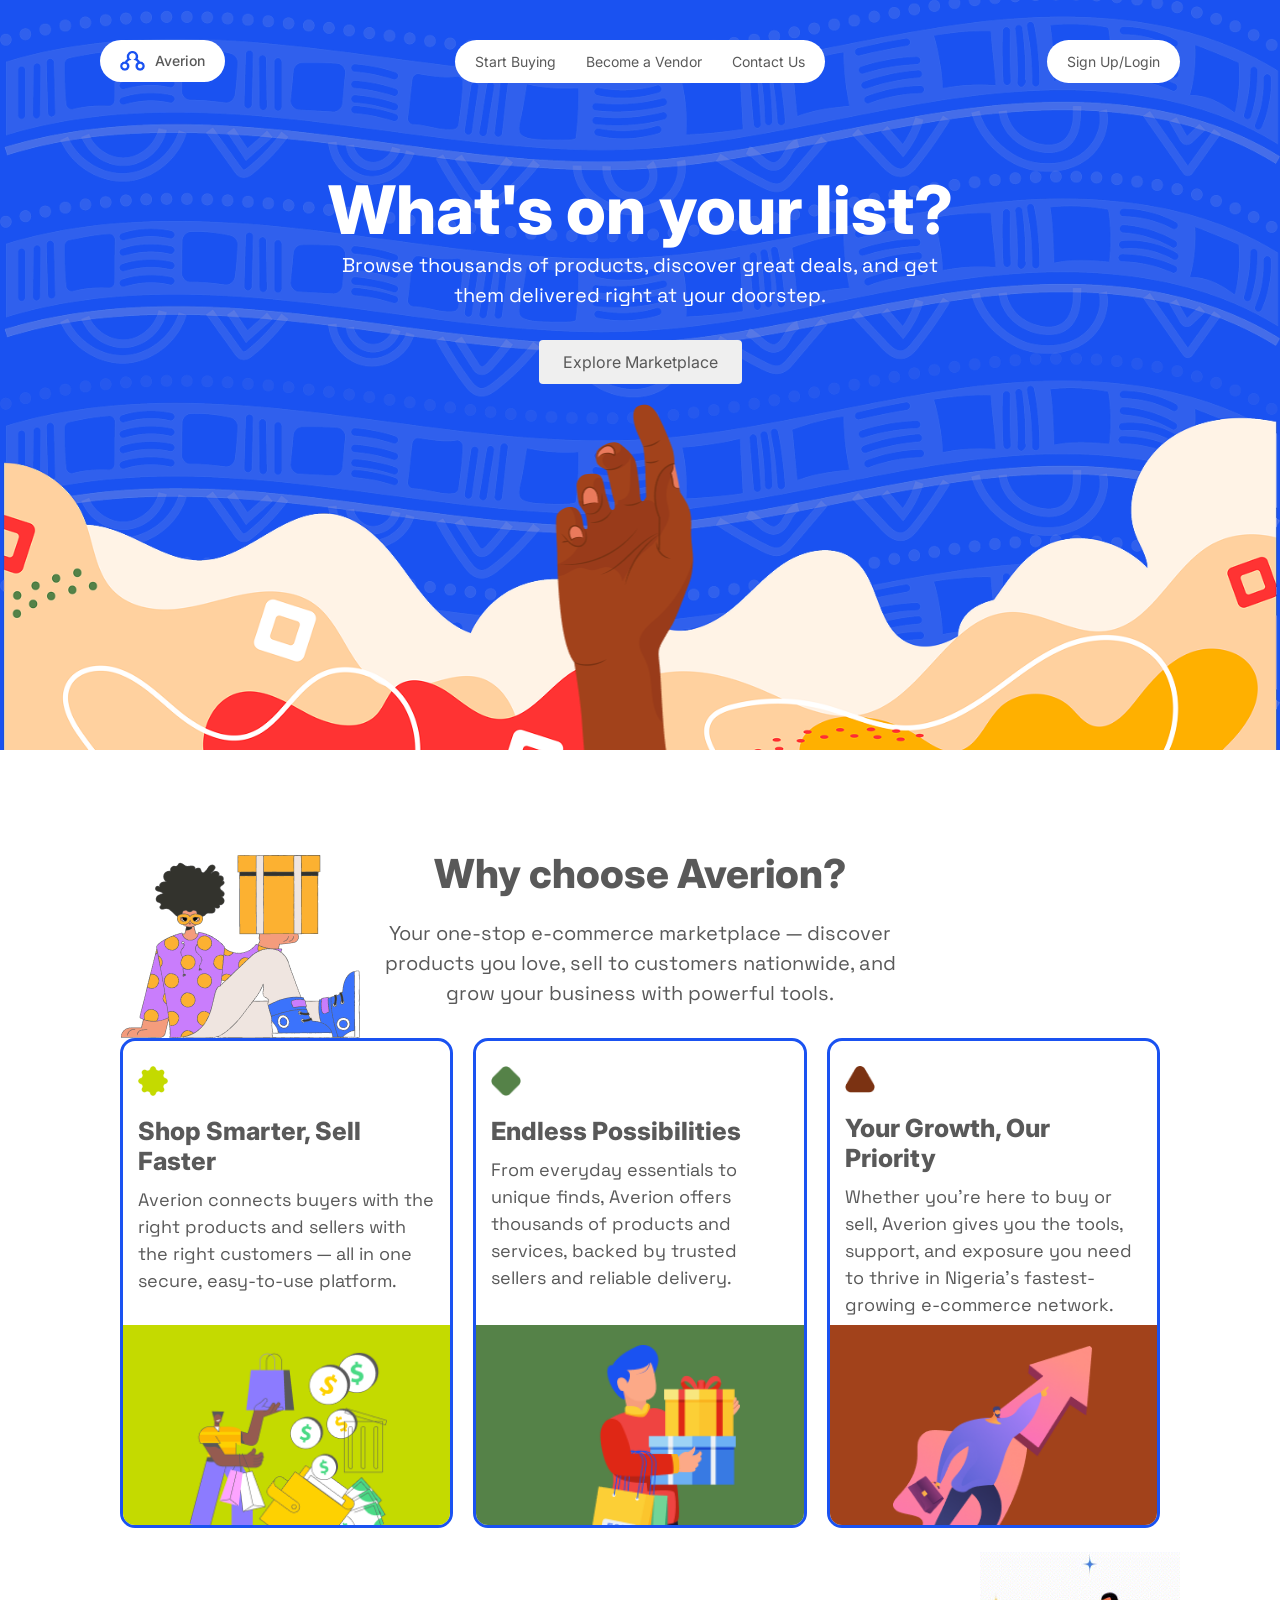
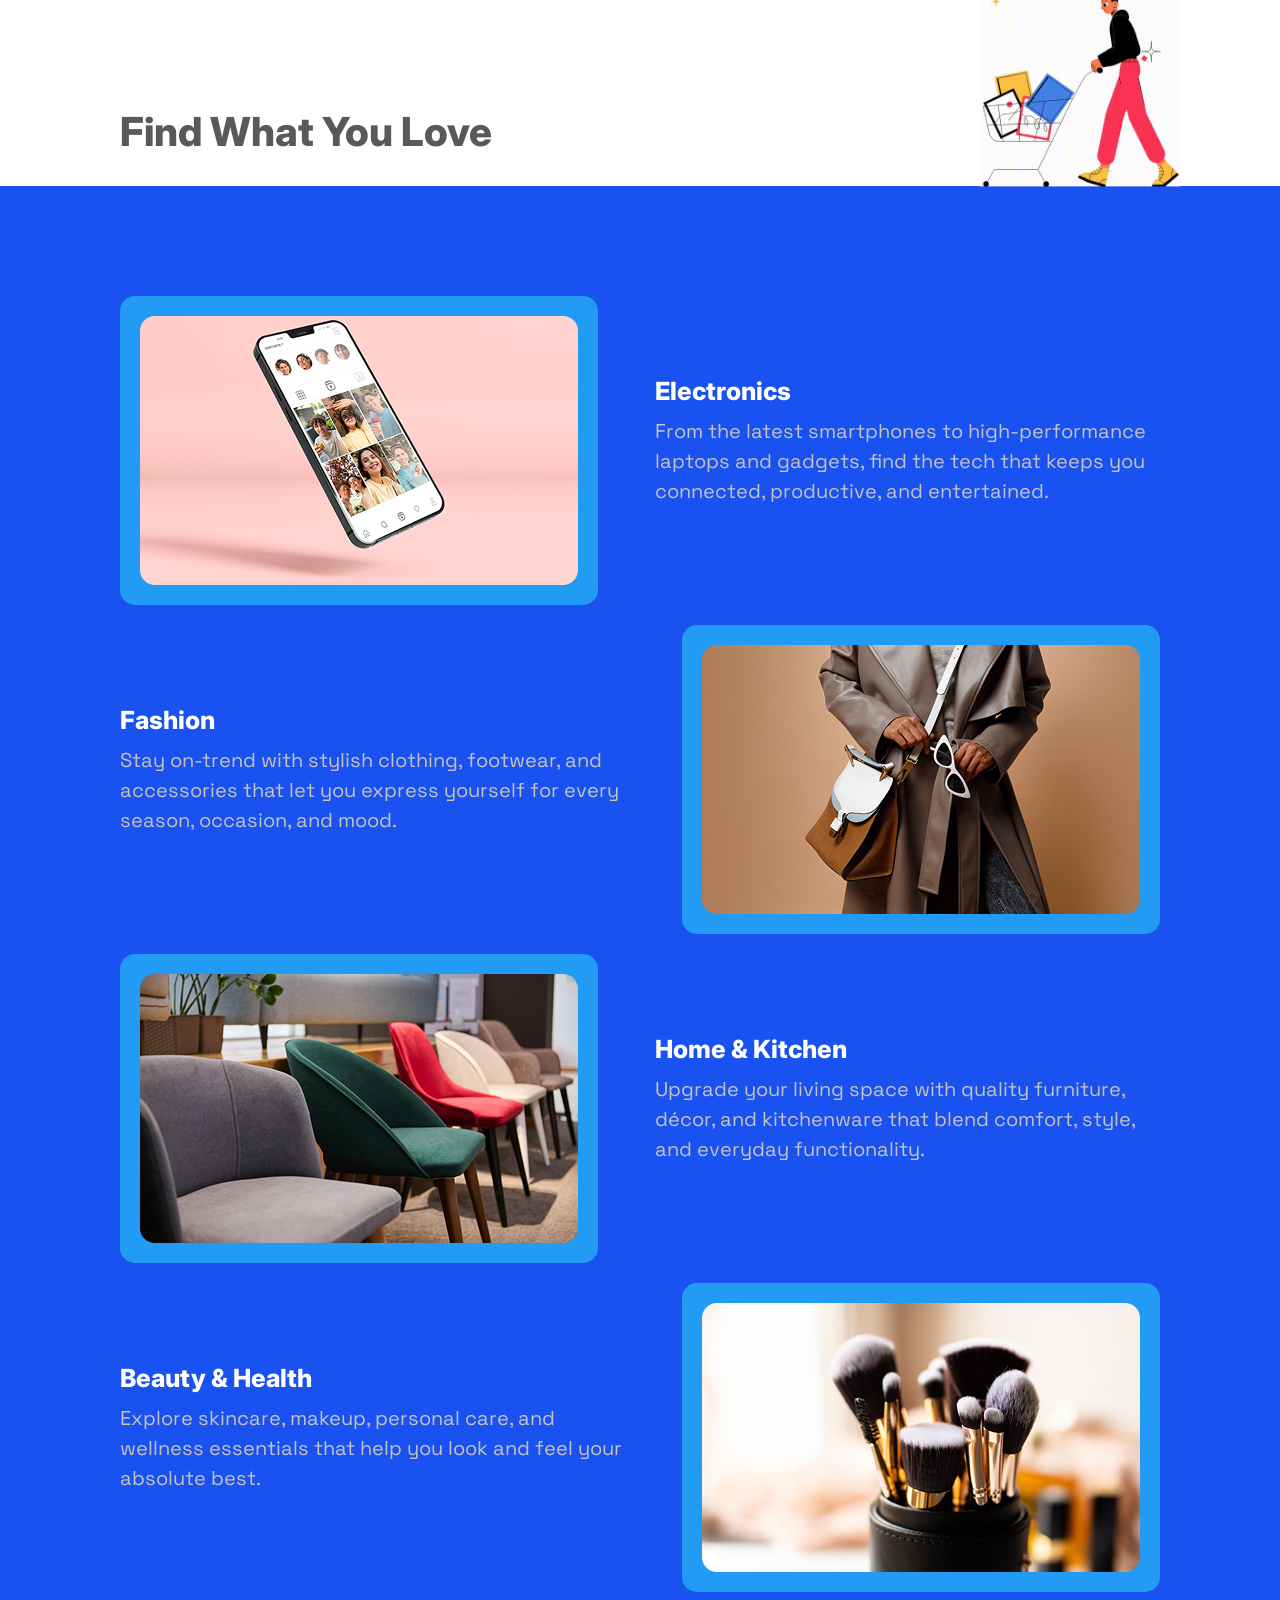
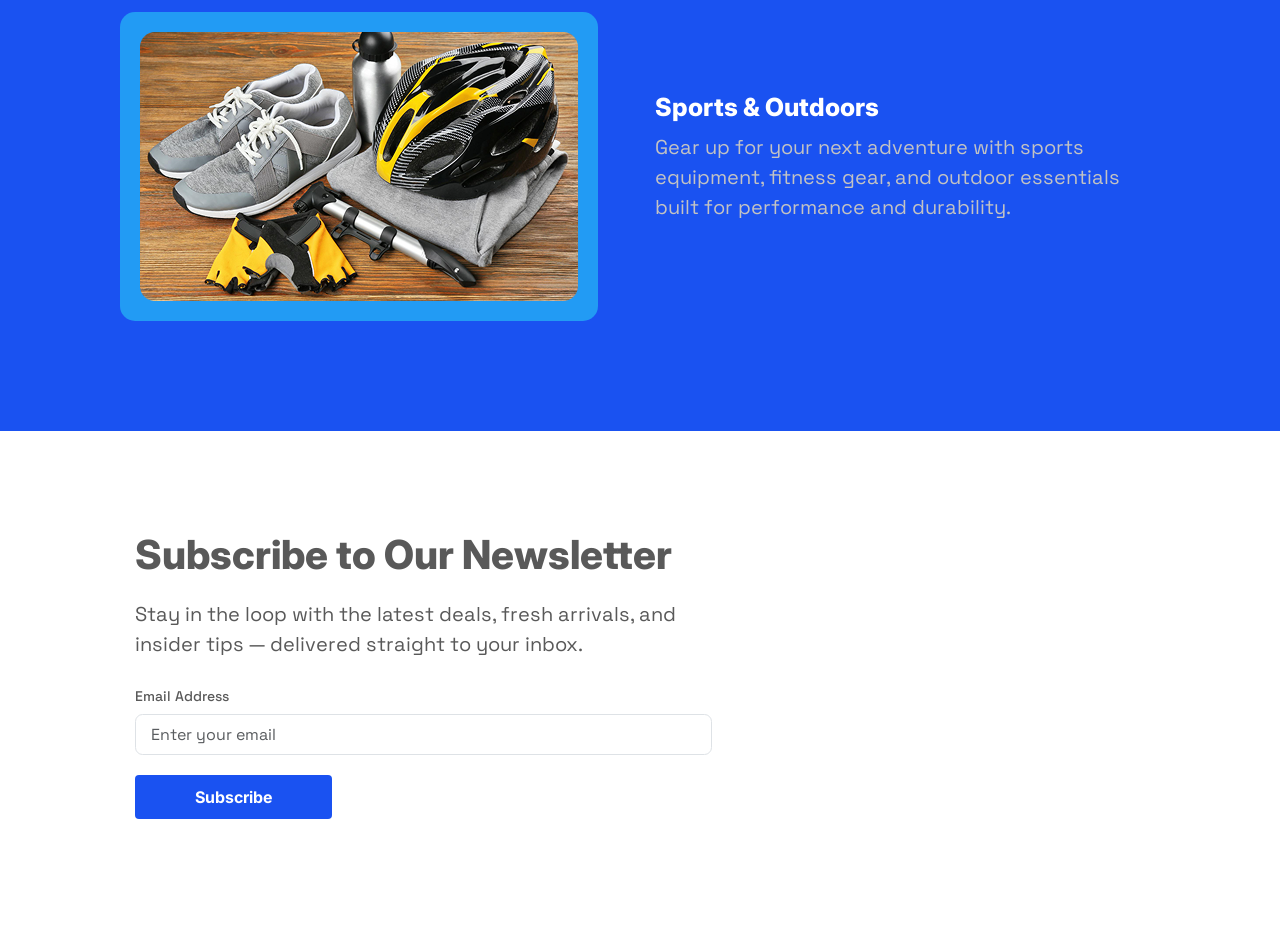
==== index.html @ bf867903 "Averion landing page initial push" ====
<!DOCTYPE html>
<html lang="en">
  <head>
    <meta charset="UTF-8" />
    <meta name="viewport" content="width=device-width, initial-scale=1.0" />
    <title>Averion</title>
    <!-- Bootstrap CSS -->
    <link
      href="https://cdn.jsdelivr.net/npm/bootstrap@5.3.3/dist/css/bootstrap.min.css"
      rel="stylesheet"
    />
    <!-- Google Fonts -->
    <link rel="preconnect" href="https://fonts.googleapis.com" />
    <link rel="preconnect" href="https://fonts.gstatic.com" crossorigin />
    <link
      href="https://fonts.googleapis.com/css2?family=Inter:ital,opsz,wght@0,14..32,100..900;1,14..32,100..900&family=Space+Grotesk:wght@300..700&display=swap"
      rel="stylesheet"
    />
    <!-- Custom CSS -->
    <link rel="stylesheet" href="style.css" />
  </head>
  <body>
    <div class="container-fluid m-0 p-0 position-relative">
      <!-- Header -->
      <header
        class="site-header section-container row position-absolute top-0 w-100 m-0"
      >
        <div class="site-identity-bar col-2 col-md-3 p-0 m-0">
          <div class="site-name-bar d-flex align-items-center gap-2">
            <img
              src="assets/img/logo.png"
              alt="averion logo"
              class="site-logo"
            />
            <h1 class="site-name m-0 p-0 d-none d-md-block">Averion</h1>
          </div>
        </div>

        <!-- Navigation -->
        <div class="navigation-bar col-10 col-md-6 p-0 m-0">
          <nav class="navbar navbar-expand-lg m-0 ms-auto m-md-auto">
            <button
              class="d-md-none navbar-toggler ms-auto"
              type="button"
              data-bs-toggle="collapse"
              data-bs-target="#navbarNav"
              aria-controls="navbarNav"
              aria-expanded="false"
              aria-label="Toggle navigation"
            >
              <span class="navbar-toggler-icon"></span>
            </button>
            <div class="collapse navbar-collapse" id="navbarNav">
              <ul
                class="navbar-nav d-flex align-items-center justify-content-between gap-4"
              >
                <li class="nav-item">
                  <a class="nav-link" href="#buyer">Start Buying</a>
                </li>
                <li class="nav-item">
                  <a class="nav-link" href="#vendor">Become a Vendor</a>
                </li>
                <li class="nav-item">
                  <a class="nav-link" href="#contact">Contact Us</a>
                </li>
              </ul>
            </div>
          </nav>
        </div>

        <div class="action-bar d-none d-md-block col-md-3 p-0 m-0">
          <button type="button" class="signup-btn m-0 p-0">
            Sign Up/Login
          </button>
        </div>
      </header>

      <!-- Hero Section -->
      <section class="hero section-container m-0">
        <div class="hero-inner w-100">
          <div class="section-text-box mb-4">
            <h1 class="heading welcome-heading text-center m-auto">
              What's on your list?
            </h1>
            <p class="welcome-para text-center m-auto">
              Browse thousands of products, discover great deals, and get them
              delivered right at your doorstep.
            </p>
          </div>
          <div class="cta-box">
            <button class="cta-btn">Explore Marketplace</button>
          </div>
          <img
            src="assets/img/hero-hand.png"
            alt="hero-hand"
            class="translate-middle-x hero-hand-img"
          />
        </div>
      </section>

      <!-- Why Choose Averion -->
      <section class="section-container m-0">
        <div class="section-text-box">
          <h2 class="heading text-center mb-3">Why choose Averion?</h2>
          <p class="text-center">
            Your one-stop e-commerce marketplace — discover <br />
            products you love, sell to customers nationwide, and <br />
            grow your business with powerful tools.
          </p>
        </div>

        <div class="card-container">
          <img
            src="assets/img/card-cont-ill.png"
            alt=""
            class="card-cont-illustration"
          />
          <div class="card">
            <img src="assets/img/star.png" alt="" class="icon-badge d-block" />
            <div class="text-box">
              <h3 class="sub-heading">Shop Smarter, Sell Faster</h3>
              <p>
                Averion connects buyers with the right products and sellers with
                the right customers — all in one secure, easy-to-use platform.
              </p>
              <div
                class="card-img-box box1 position-absolute bottom-0 start-0 w-100"
              >
                <img
                  src="assets/img/lp-card1-img.png"
                  alt=""
                  class="card-img"
                />
              </div>
            </div>
          </div>

          <div class="card">
            <img
              src="assets/img/polygon.png"
              alt=""
              class="icon-badge d-block"
            />
            <div class="text-box">
              <h3 class="sub-heading">Endless Possibilities</h3>
              <p>
                From everyday essentials to unique finds, Averion offers
                thousands of products and services, backed by trusted sellers
                and reliable delivery.
              </p>
              <div
                class="card-img-box box2 position-absolute bottom-0 start-0 w-100"
              >
                <img
                  src="assets/img/lp-card2-img.png"
                  alt=""
                  class="card-img"
                />
              </div>
            </div>
          </div>

          <div class="card">
            <img
              src="assets/img/triangle.png"
              alt=""
              class="icon-badge d-block"
            />
            <div class="text-box">
              <h3 class="sub-heading">Your Growth, Our Priority</h3>
              <p>
                Whether you’re here to buy or sell, Averion gives you the tools,
                support, and exposure you need to thrive in Nigeria’s
                fastest-growing e-commerce network.
              </p>
              <div
                class="card-img-box box3 position-absolute bottom-0 start-0 w-100"
              >
                <img
                  src="assets/img/lp-card3-img.png"
                  alt=""
                  class="card-img"
                />
              </div>
            </div>
          </div>
        </div>
      </section>

      <section class="what-you-love">
        <div class="section-container py-3 section-text-box">
          <h2 class="heading mt-5">Find What You Love</h2>
        </div>
        <div class="section-container row-container">
          <img src="assets/img/walking2.gif" alt="" class="walking-guy" />
          <div class="row align-items-center">
            <div class="col-12 col-md-6">
              <div class="img-box">
                <img
                  src="assets/img/lp-phone.png"
                  alt="Electronics"
                  class="electronic-img"
                />
              </div>
            </div>

            <div class="text-box col-12 col-md-6">
              <h3 class="sub-heading">Electronics</h3>
              <p>
                From the latest smartphones to high-performance laptops and
                gadgets, find the tech that keeps you connected, productive, and
                entertained.
              </p>
            </div>
          </div>

          <div class="row align-items-center">
            <div class="col-12 col-md-6 order-md-2">
              <div class="img-box ms-md-auto">
                <img
                  src="assets/img/lp-cloth.png"
                  alt="cloth"
                  class="cloth-img"
                />
              </div>
            </div>

            <div class="text-box col-12 col-md-6 order-1">
              <h3 class="sub-heading">Fashion</h3>
              <p>
                Stay on-trend with stylish clothing, footwear, and accessories
                that let you express yourself for every season, occasion, and
                mood.
              </p>
            </div>
          </div>

          <div class="row align-items-center">
            <div class="col-12 col-md-6">
              <div class="img-box">
                <img
                  src="assets/img/lp-couch.png"
                  alt="couch"
                  class="couch-img"
                />
              </div>
            </div>

            <div class="text-box col-12 col-md-6">
              <h3 class="sub-heading">Home & Kitchen</h3>
              <p>
                Upgrade your living space with quality furniture, décor, and
                kitchenware that blend comfort, style, and everyday
                functionality.
              </p>
            </div>
          </div>

          <div class="row align-items-center">
            <div class="col-12 col-md-6 order-md-2">
              <div class="img-box ms-md-auto">
                <img
                  src="assets/img/lp-brushes.png"
                  alt="brushes"
                  class="brushes-img"
                />
              </div>
            </div>

            <div class="text-box col-12 col-md-6 order-1">
              <h3 class="sub-heading">Beauty & Health</h3>
              <p>
                Explore skincare, makeup, personal care, and wellness essentials
                that help you look and feel your absolute best.
              </p>
            </div>
          </div>

          <div class="row align-items-center">
            <div class="col-12 col-md-6">
              <div class="img-box">
                <img src="assets/img/lp-kit.png" alt="kit" class="kit-img" />
              </div>
            </div>

            <div class="text-box col-12 col-md-6">
              <h3 class="sub-heading">Sports & Outdoors</h3>
              <p>
                Gear up for your next adventure with sports equipment, fitness
                gear, and outdoor essentials built for performance and
                durability.
              </p>
            </div>
          </div>
        </div>
      </section>

      <section class="section-container newsletter-section m-0">
        <div class="row m-0 p-0">
          <div class="col-12 col-md-7">
            <div class="section-text-box">
              <h2 class="heading mb-3">Subscribe to Our Newsletter</h2>
              <p>
                Stay in the loop with the latest deals, fresh arrivals, and insider
                tips — delivered straight to your inbox.
              </p>
            </div>
            <form class="newsletter-form">
              <div class="form-group">
                <label for="email-address">Email Address</label>
                <input type="email" class="form-control mt-1" placeholder="Enter your email" />
              </div>
              <button type="submit" class="submit-btn mt-3 px-5">Subscribe</button>
            </div>
          </div>

          <div class="col-12 col-md-5 position-relative">
            <img src="lp-nl-img" alt="" class="nl-img">
          </div>
        </div>
      </section>
    </div>

    <!-- Bootstrap CDN Bundle JS (includes Popper) -->
    <script src="https://cdn.jsdelivr.net/npm/bootstrap@5.3.3/dist/js/bootstrap.bundle.min.js"></script>
    <!-- jQuery CDN-->
    <script src="https://code.jquery.com/jquery-3.7.1.min.js"></script>
    <!-- Custom JS File-->
    <script src="script.js"></script>
  </body>
</html>
---- style.css ----
:root {
  --primary-color: #1a52f1;
  --text-primary: #595959;
  --text-secondary: #c3c3c3;
  --text-tertiary: #ffffff;

  --header-bg-color: #ffffff;
  --button-bg-color: #4caf50;
  --button-text-color: #ffffff;
}

* {
  box-sizing: border-box;
  margin: 0;
  padding: 0;
  font-size: 20px;
  font-family: 'Space Grotesk', sans-serif;
  font-optical-sizing: auto;
  font-style: normal;
  color: var(--text-primary);
  scroll-behavior: smooth;
}

/* General Stylings */

.section-container {
  padding: 100px 120px;
}

@media screen and (max-width: 767px) {
  .section-container {
    padding: 60px 20px !important;
  }
}

a {
  border: none !important;
  box-shadow: none !important;
}

button {
  padding: 10px 24px;
  border: none;
  border-radius: 4px;
  font-size: 16px;
  font-family: 'Inter', sans-serif;
}

.heading {
  font-family: 'Inter', sans-serif;
  font-optical-sizing: auto;
  font-weight: 800;
  font-style: normal;
}

.sub-heading {
  font-family: 'Inter', sans-serif;
  font-optical-sizing: auto;
  font-weight: 800;
  font-style: normal;
  font-size: 25px;
}

/* Header */

.site-header {
  z-index: 1000;
  padding: 40px 100px !important;
}
@media screen and (max-width: 767px) {
  .site-header {
    padding: 20px !important;
  }
}

.site-header nav,
.site-header .signup-btn,
.site-header .site-name-bar {
  border-radius: 50px;
  background-color: var(--header-bg-color);
  padding: 11px 20px !important;
  width: fit-content !important;
  max-height: 45px !important;
}

.site-header .signup-btn {
  float: right;
  font-size: 14px;
  font-family: 'Inter', sans-serif;
}

.site-header .site-logo {
  width: 25px;
}

.site-header .site-name {
  width: fit-content;
  font-size: 14px;
  font-family: 'Inter', sans-serif;
}

.site-header nav .nav-link {
  padding: 0 !important;
  font-size: 14px;
  font-family: 'Inter', sans-serif;
}

@media screen and (max-width: 767px) {
  .site-header .site-name-bar {
    padding: 11px 10px !important;
  }

  .site-header nav {
    background-color: transparent !important;
    padding: 20px !important;
    border-radius: 0 !important;
    /* position: absolute !important; */
    top: 0;
    left: 0;
    width: 100% !important;
    height: fit-content;
    padding: 0 !important;
  }

  .site-header .navbar-collapse {
    width: 100%;
    background-color: var(--header-bg-color) !important;
    padding: 20px;
    border-radius: 10px;
    margin-top: 10px;
  }

  .site-header .navbar-toggler {
    border: none !important;
    box-shadow: none !important;
    border-radius: 10px !important;
    background-color: var(--header-bg-color) !important;
    padding: 6px 8px !important;
  }
}

.hero {
  position: relative !important;
  background-color: var(--primary-color);
  background-image: url('./assets/img/hero-bg.png');
  background-size: cover;
  background-position: center;
  background-repeat: no-repeat;
  height: 750px;
  overflow: hidden !important;
  padding-top: 20px !important;
}

.hero-inner {
  margin: auto;
  margin-top: 150px;
}

.hero .welcome-heading {
  font-size: 67px !important;
  font-weight: 800 !important;
  color: var(--button-text-color);
}

.hero .welcome-para {
  max-width: 650px;
  color: var(--button-text-color);
}

.hero .cta-box {
  width: fit-content;
  margin: auto;
  font-family: 'Inter', sans-serif;
}

.hero .hero-hand-img {
  margin-left: 50%;
  margin-top: 20px;
}

/* Card section */
.card-container {
  display: flex;
  justify-content: space-between;
  gap: 20px;
  margin-top: 30px;
  position: relative;
}

.card-cont-illustration {
  position: absolute;
  top: 0;
  left: 0;
  transform: translateY(-100%);
}

.card {
  padding: 25px 15px;
  width: 490px;
  height: 490px;
  border-radius: 15px;
  border: 3px solid var(--primary-color);
  overflow: hidden;
}

.card .icon-badge {
  width: 30px;
}

.card .text-box {
  margin-top: 20px;
}

.card p {
  font-size: 18px;
}

.card .card-img-box {
  height: 200px;
}

.card .card-img-box.box1 {
  background-color: #c4da00;
}

.card .card-img-box.box2 {
  background-color: #558248;
}

.card .card-img-box.box3 {
  background-color: #a2421b;
}

.card .card-img {
  width: 200px;
  margin-left: 50%;
  transform: translate(-50%, 20px);
}

section.what-you-love .row-container {
  background-color: var(--primary-color);
  position: relative;
}

section.what-you-love .row-container .walking-guy {
  position: absolute;
  top: 0;
  right: 100px;
  transform: translateY(-100%);
  width: 200px;
}

section.what-you-love .row-container .row {
  background-color: var(--primary-color);
  padding: 10px 0;
}

section.what-you-love .row-container .img-box {
  width: fit-content;
  padding: 20px;
  border-radius: 15px;
  background-color: #229BF4;
}

section.what-you-love .row-container .sub-heading {
  color: var(--text-tertiary);
}

section.what-you-love .row-container p {
  color: var(--text-secondary);
}

.newsletter-section .newsletter-form label {
  font-size: 14px;
  font-weight: 500;
}

.newsletter-section .newsletter-form .form-control {
  font-size: 16px;
}

.newsletter-section .newsletter-form .submit-btn {
  font-size: 16px;
  font-weight: 700;
  background-color: var(--primary-color);
  color: var(--text-tertiary);
}
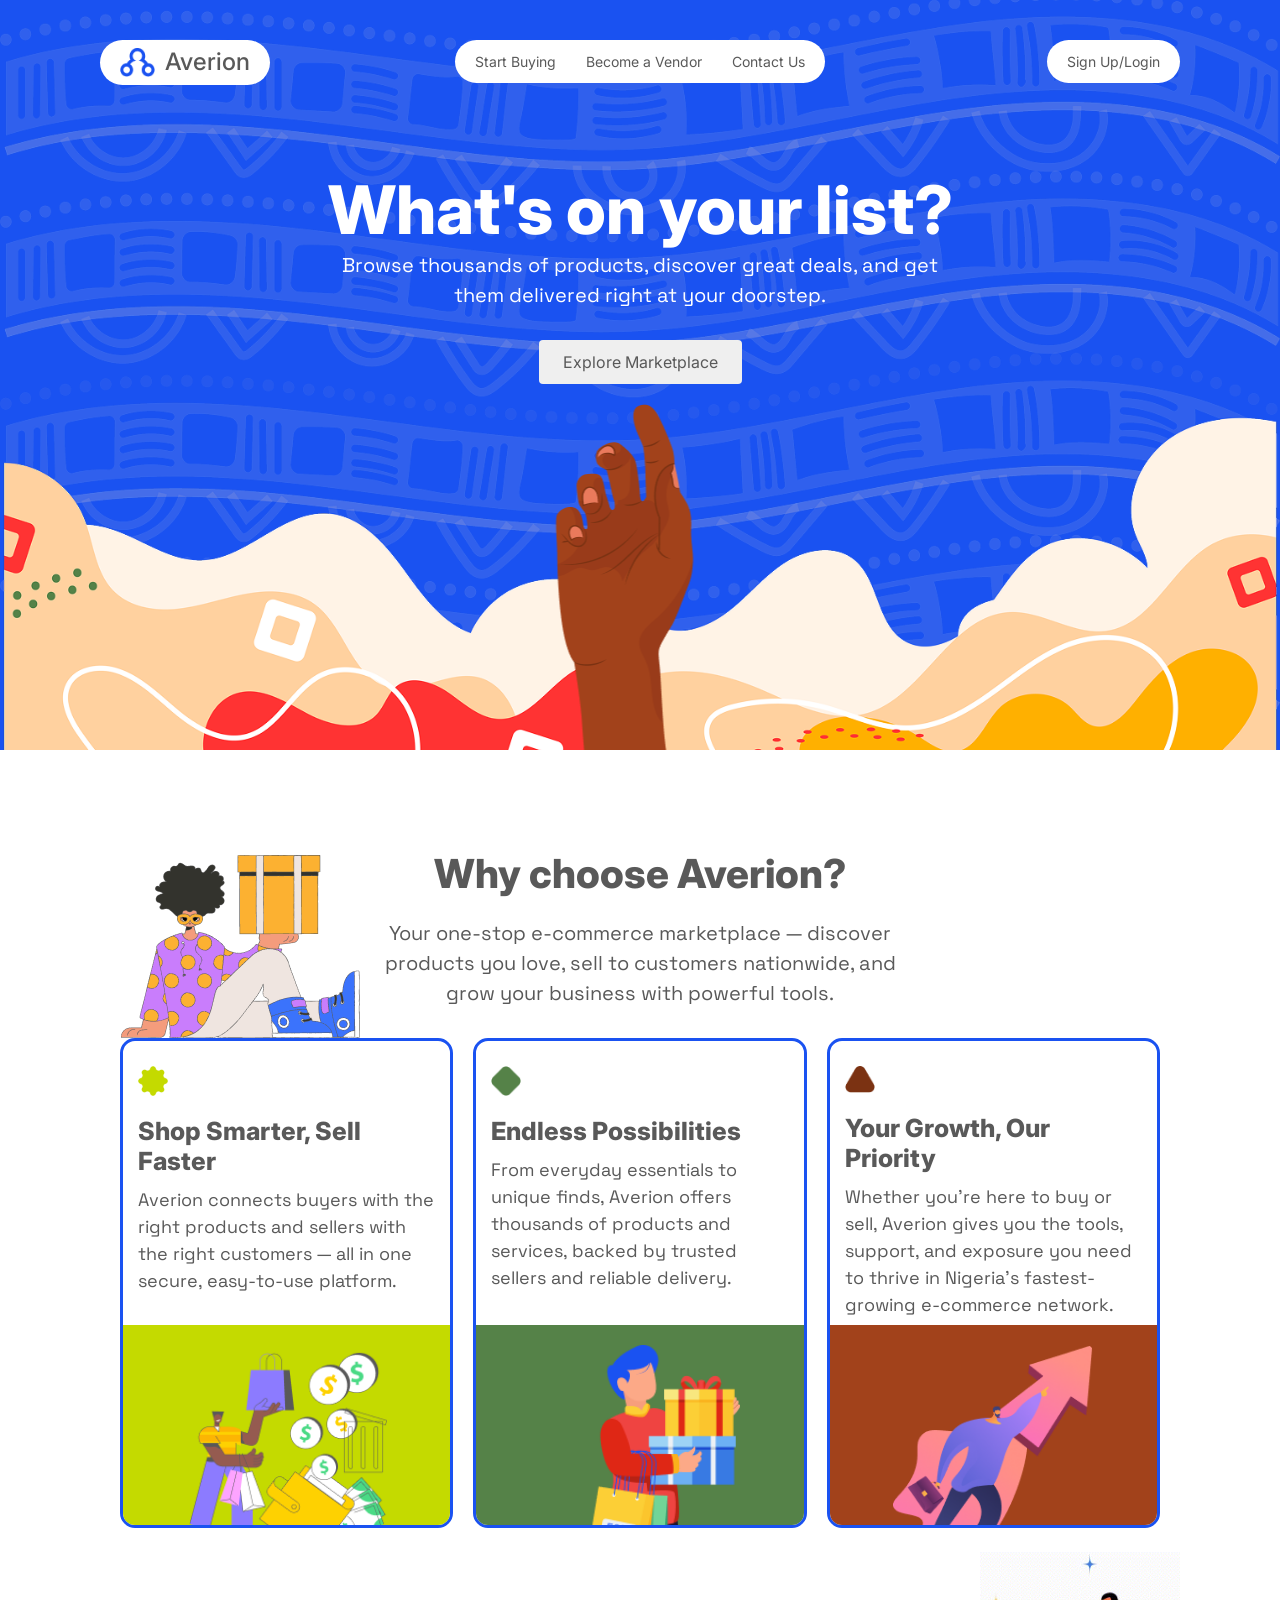
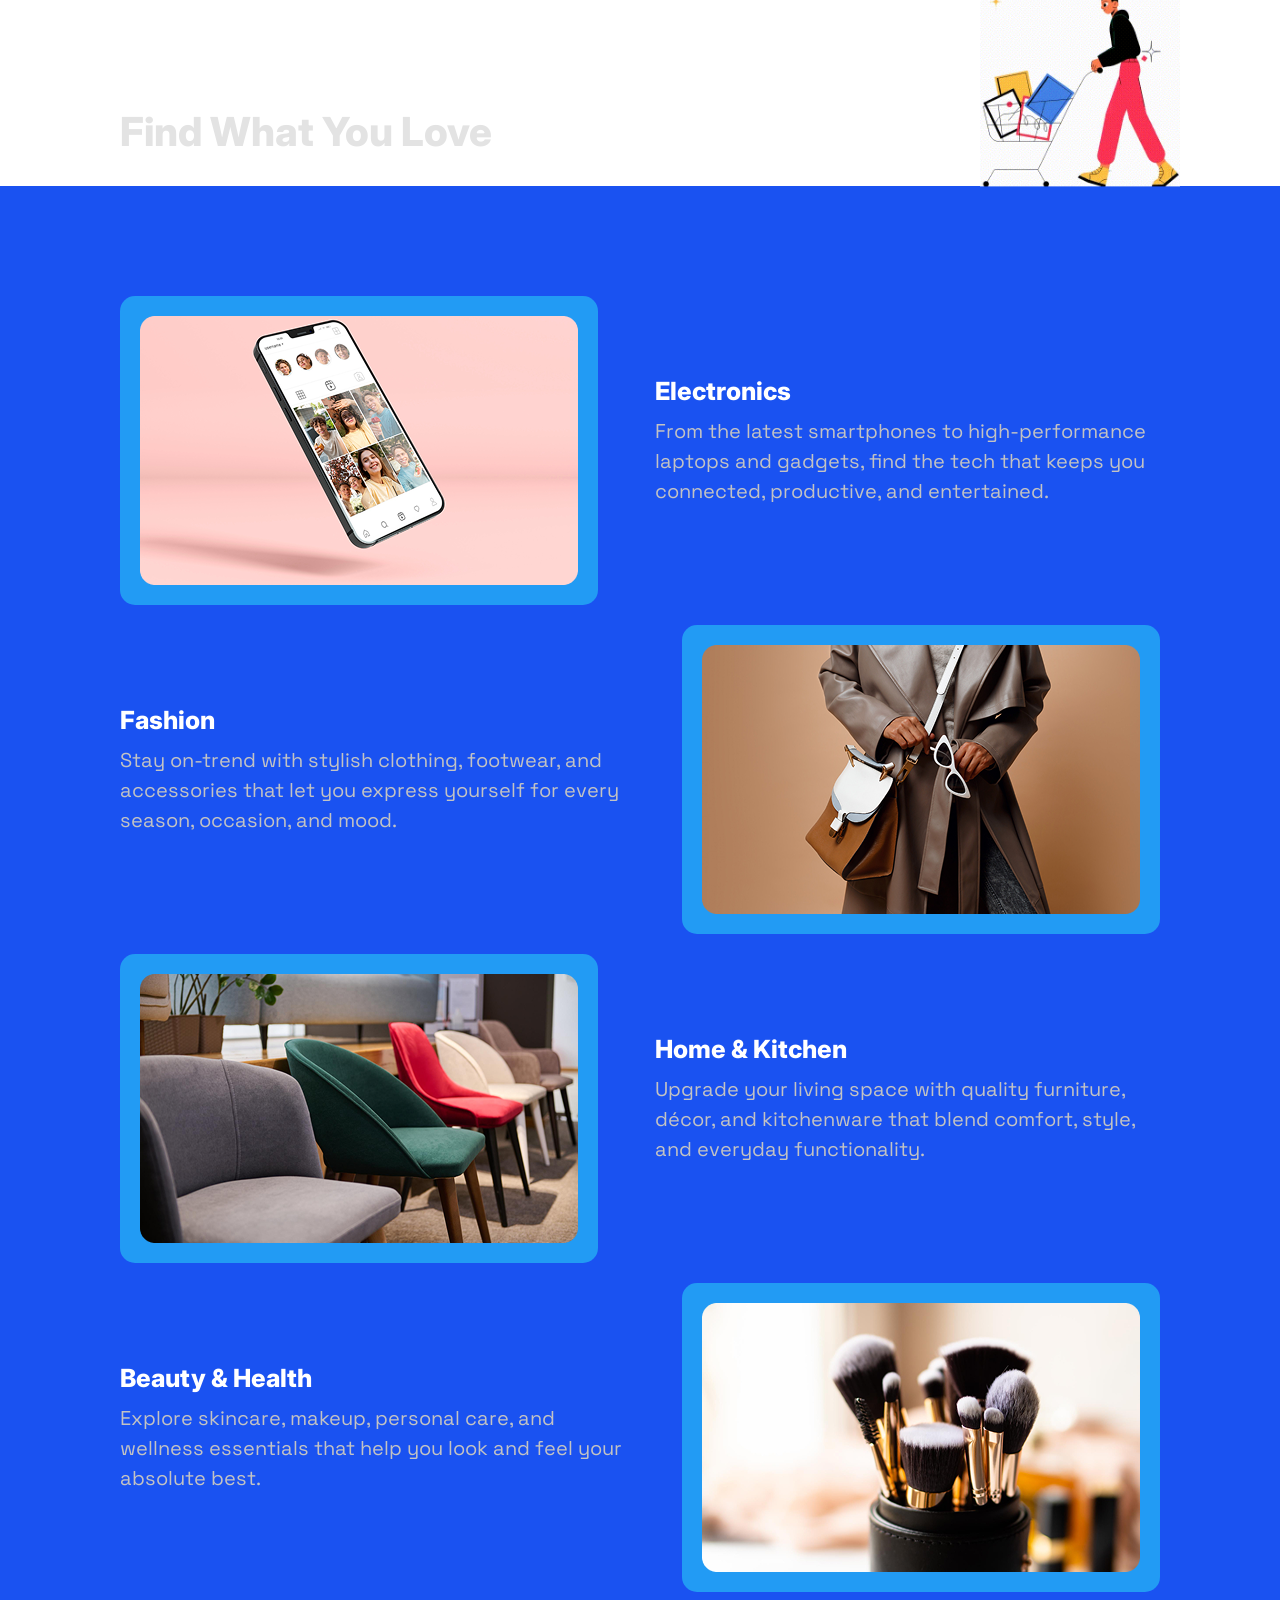
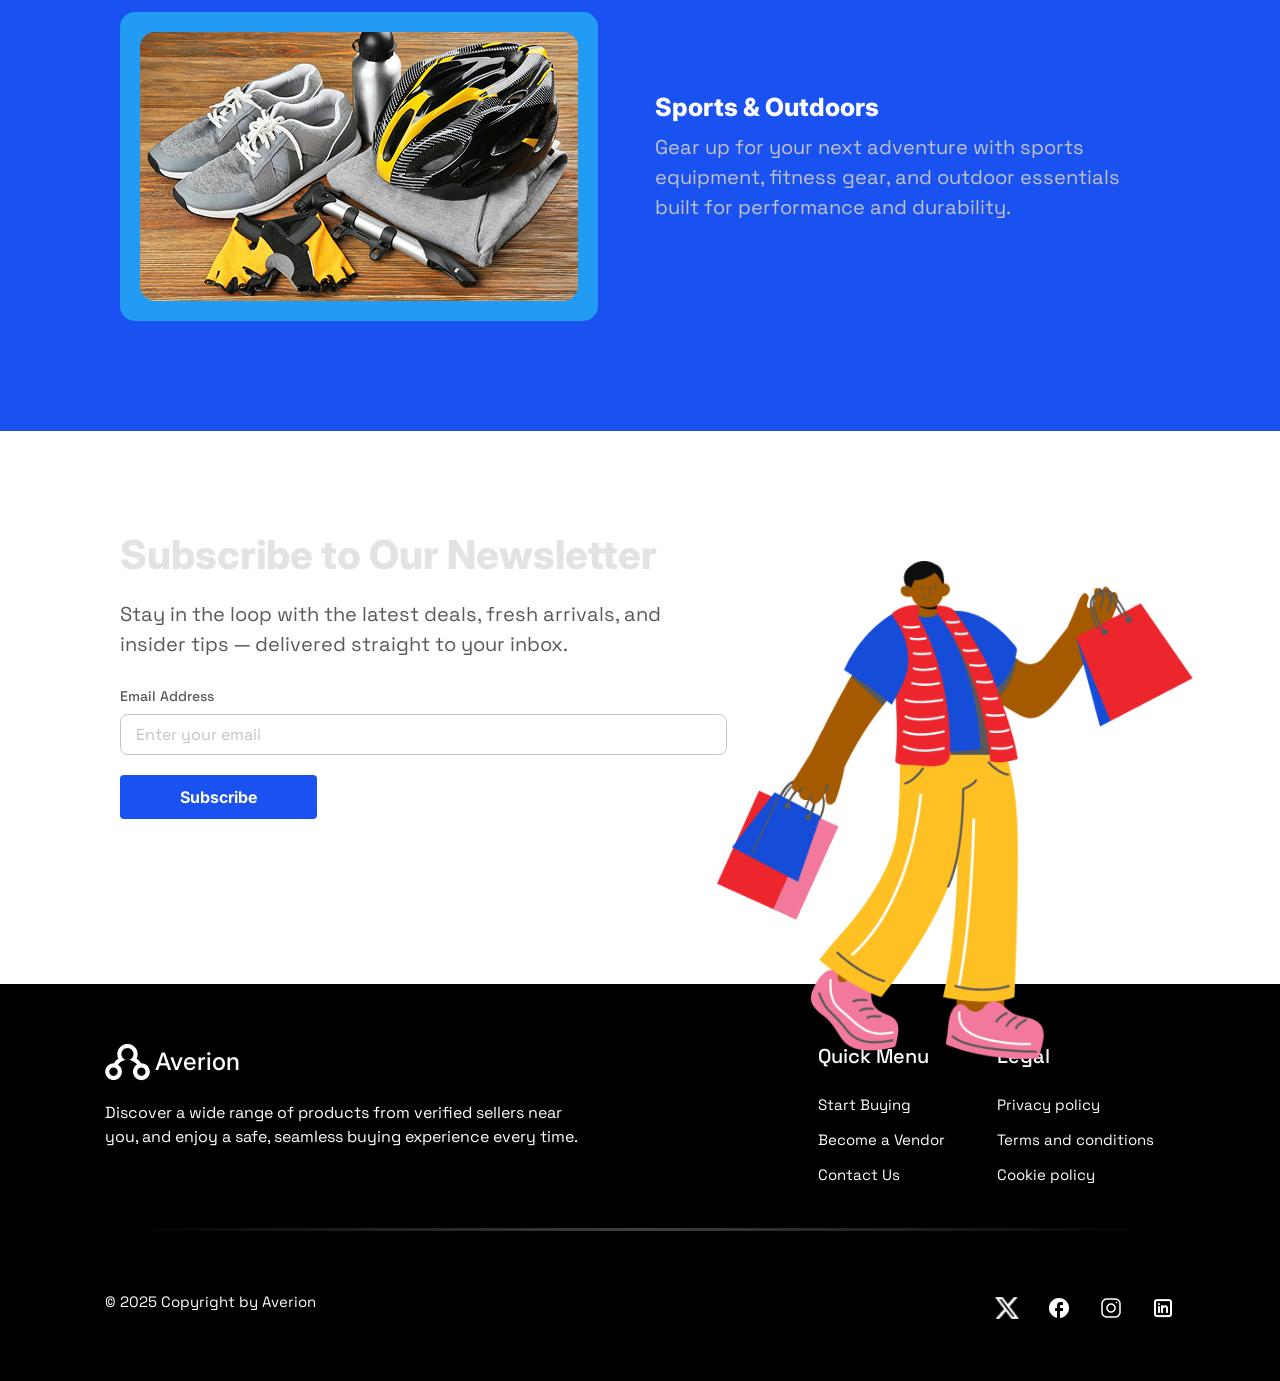
==== commit 88231245: "Modified" ====
--- a/index.html
+++ b/index.html
@@ -28,7 +28,7 @@
         <div class="site-identity-bar col-2 col-md-3 p-0 m-0">
           <div class="site-name-bar d-flex align-items-center gap-2">
             <img
-              src="assets/img/logo.png"
+              src="assets/img/logo-blue.png"
               alt="averion logo"
               class="site-logo"
             />
@@ -98,7 +98,7 @@
         </div>
       </section>
 
-      <!-- Why Choose Averion -->
+      <!-- Why Choose Averion Section-->
       <section class="section-container m-0">
         <div class="section-text-box">
           <h2 class="heading text-center mb-3">Why choose Averion?</h2>
@@ -187,6 +187,7 @@
         </div>
       </section>
 
+      <!-- Find what you love Section -->
       <section class="what-you-love">
         <div class="section-container py-3 section-text-box">
           <h2 class="heading mt-5">Find What You Love</h2>
@@ -295,30 +296,116 @@
         </div>
       </section>
 
+      <!-- Newsletter Section -->
       <section class="section-container newsletter-section m-0">
         <div class="row m-0 p-0">
-          <div class="col-12 col-md-7">
+          <div class="col-12 col-md-7 p-0 m-0">
             <div class="section-text-box">
               <h2 class="heading mb-3">Subscribe to Our Newsletter</h2>
               <p>
-                Stay in the loop with the latest deals, fresh arrivals, and insider
-                tips — delivered straight to your inbox.
+                Stay in the loop with the latest deals, fresh arrivals, and
+                insider tips — delivered straight to your inbox.
               </p>
             </div>
             <form class="newsletter-form">
               <div class="form-group">
                 <label for="email-address">Email Address</label>
-                <input type="email" class="form-control mt-1" placeholder="Enter your email" />
-              </div>
-              <button type="submit" class="submit-btn mt-3 px-5">Subscribe</button>
-            </div>
-          </div>
-
-          <div class="col-12 col-md-5 position-relative">
-            <img src="lp-nl-img" alt="" class="nl-img">
+                <input
+                  type="email"
+                  class="form-control mt-1"
+                  placeholder="Enter your email"
+                />
+              </div>
+              <button type="submit" class="submit-btn mt-3 px-5">
+                Subscribe
+              </button>
+            </form>
+          </div>
+
+          <div class="col-12 col-md-5 p-0 m-0 position-relative">
+            <img src="assets/img/lp-nl-img.png" alt="" class="nl-img" />
           </div>
         </div>
       </section>
+
+      <!-- Footer -->
+      <footer class="section-container site-footer m-0">
+        <div class="row">
+          <div class="col-12 col-md-8 p-0">
+            <div class="logo-container d-flex align-items-center gap-1">
+              <img src="assets/img/logo-white.png" alt="" class="site-logo" />
+              <h1 class="site-name m-0 p-0">Averion</h1>
+            </div>
+            <p class="paragraph mt-3">
+              Discover a wide range of products from verified sellers near you,
+              and enjoy a safe, seamless buying experience every time.
+            </p>
+          </div>
+          <div class="col-12 col-md-2 p-0">
+            <div class="text-box">
+              <h6 class="nav-bar-heading">Quick Menu</h6>
+              <ul class="nav-bar">
+                <li><a href="">Start Buying</a></li>
+                <li><a href="">Become a Vendor</a></li>
+                <li><a href="">Contact Us</a></li>
+              </ul>
+            </div>
+          </div>
+          <div class="col-12 col-md-2 p-0">
+            <div class="text-box">
+              <h6 class="nav-bar-heading">Legal</h6>
+              <ul class="nav-bar">
+                <li><a href="">Privacy policy</a></li>
+                <li><a href="">Terms and conditions</a></li>
+                <li><a href="">Cookie policy</a></li>
+              </ul>
+            </div>
+          </div>
+        </div>
+
+        <hr class="footer-separator" />
+
+        <div class="row mt-5">
+          <div class="col-12 col-md-6 order-md-2 p-0">
+            <div
+              class="social-icon-container d-flex align-items-center gap-3 justify-content-center justify-content-md-between"
+            >
+              <a href="">
+                <img
+                  src="assets/img/x-icon-white.png"
+                  alt="twitter"
+                  class="social-icon"
+                />
+              </a>
+              <a href="">
+                <img
+                  src="assets/img/fb-icon-white.png"
+                  alt="facebook"
+                  class="social-icon"
+                />
+              </a>
+              <a href="">
+                <img
+                  src="assets/img/ig-icon-white.png"
+                  alt="instagram"
+                  class="social-icon"
+                />
+              </a>
+              <a href="">
+                <img
+                  src="assets/img/in-icon-white.png"
+                  alt="linkedin"
+                  class="social-icon"
+                />
+              </a>
+            </div>
+          </div>
+
+          <div class="col-12 col-md-6 order-md-1 p-0">
+            <p class="copryright-text m-0">&copy; 2025 Copyright by Averion</p>
+          </div>
+        </div>
+      </footer>
     </div>
 
     <!-- Bootstrap CDN Bundle JS (includes Popper) -->
--- a/style.css
+++ b/style.css
@@ -1,8 +1,13 @@
 :root {
   --primary-color: #1a52f1;
+  --tertiary-color: #000000;
+  --tertiary-alt-color: #ffffff;
+
   --text-primary: #595959;
   --text-secondary: #c3c3c3;
+  --text-secondary-light: #e3e3e3;
   --text-tertiary: #ffffff;
+  --ash: #c4c4c4;
 
   --header-bg-color: #ffffff;
   --button-bg-color: #4caf50;
@@ -61,6 +66,13 @@
   font-size: 25px;
 }
 
+.form-control {
+  border: 1px solid var(--ash) !important;
+}
+.form-control::placeholder {
+  color: var(--ash) !important;
+}
+
 /* Header */
 
 .site-header {
@@ -90,12 +102,12 @@
 }
 
 .site-header .site-logo {
-  width: 25px;
+  width: 35px;
 }
 
 .site-header .site-name {
   width: fit-content;
-  font-size: 14px;
+  font-size: 24px;
   font-family: 'Inter', sans-serif;
 }
 
@@ -237,6 +249,12 @@
   transform: translate(-50%, 20px);
 }
 
+/* What You Love Section */
+
+section.what-you-love .heading {
+  color: var(--text-secondary-light);
+}
+
 section.what-you-love .row-container {
   background-color: var(--primary-color);
   position: relative;
@@ -259,7 +277,11 @@
   width: fit-content;
   padding: 20px;
   border-radius: 15px;
-  background-color: #229BF4;
+  background-color: #229bf4;
+}
+
+section.what-you-love .row-container .img-box img {
+  width: 100%;
 }
 
 section.what-you-love .row-container .sub-heading {
@@ -268,6 +290,16 @@
 
 section.what-you-love .row-container p {
   color: var(--text-secondary);
+}
+
+/* Newsletter Section */
+
+.newsletter-section {
+  padding-bottom: 165px;
+}
+
+.newsletter-section .heading {
+  color: var(--text-secondary-light);
 }
 
 .newsletter-section .newsletter-form label {
@@ -284,4 +316,75 @@
   font-weight: 700;
   background-color: var(--primary-color);
   color: var(--text-tertiary);
+}
+
+.newsletter-section .nl-img {
+  position: absolute;
+  top: 30px;
+  left: -10px;
+  width: 110%;
+}
+
+/* Footer Section */
+
+.site-footer {
+  background-color: var(--tertiary-color);
+  padding: 60px 120px !important;
+}
+
+.site.footer .site-logo {
+  width: 20%;
+}
+
+.site-footer .paragraph {
+  font-size: 16px;
+  color: var(--text-tertiary);
+  max-width: 480px;}
+
+.site-footer .site-name {
+  font-size: 24px;
+  font-family: 'Inter', sans-serif;
+  color: var(--text-tertiary);
+}
+
+.site-footer .nav-bar-heading {
+  color: var(--text-tertiary);
+  margin-bottom: 20px;
+  font-size: 20px;
+}
+
+.site-footer .nav-bar {
+  padding: 0 !important;
+}
+
+.site-footer .nav-bar li {
+  list-style: none;
+  color: var(--text-tertiary);
+  margin-top: 5px;
+}
+
+.site-footer .nav-bar li a {
+  color: var(--text-tertiary);
+  text-decoration: none;  
+  font-size: 15px;
+}
+
+hr.footer-separator {
+  border: none;
+  background: linear-gradient(to right, transparent, var(--tertiary-alt-color), transparent);
+  height: 3px;
+}
+
+.site-footer .copryright-text {
+  color: var(--text-tertiary);
+  font-size: 15px;
+}
+
+.site-footer .social-icon-container {
+  width: 180px;
+  margin-left: auto;
+}
+
+.site-footer .social-icon {
+  width: 24px;
 }
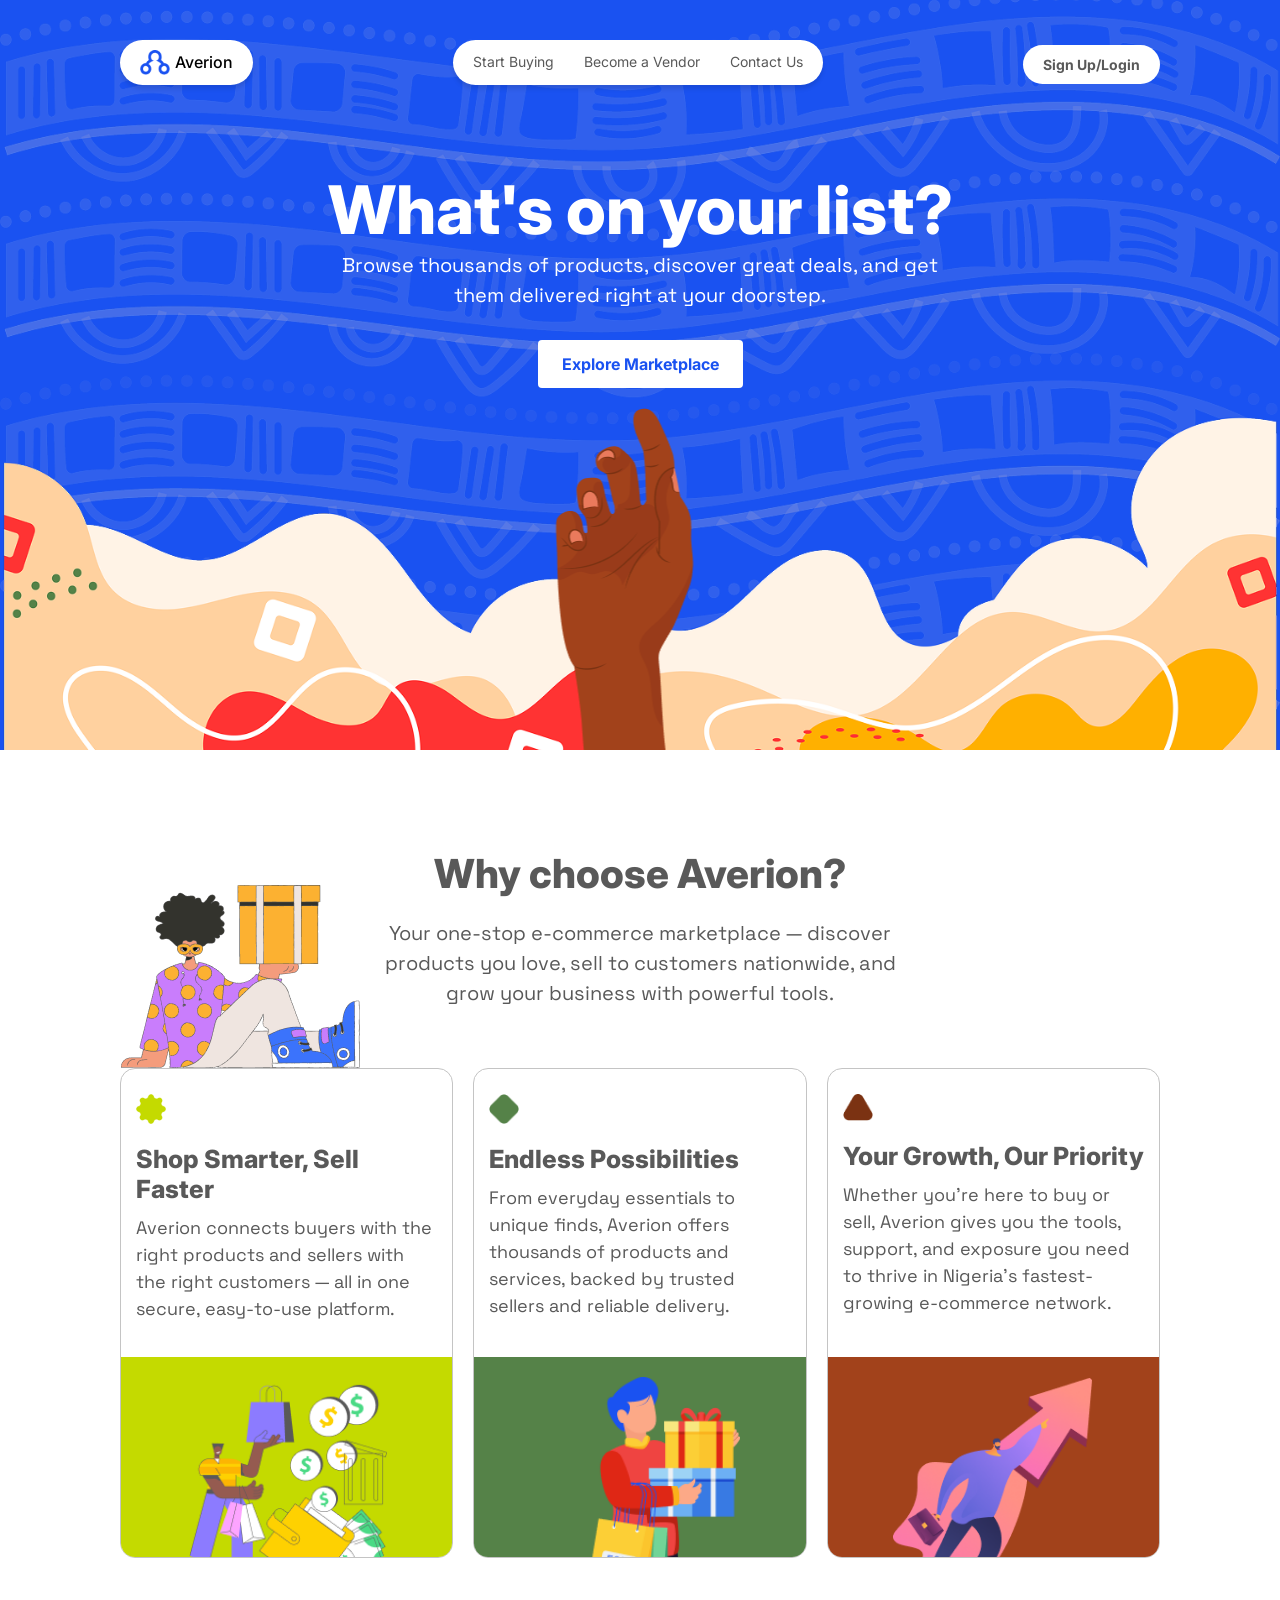
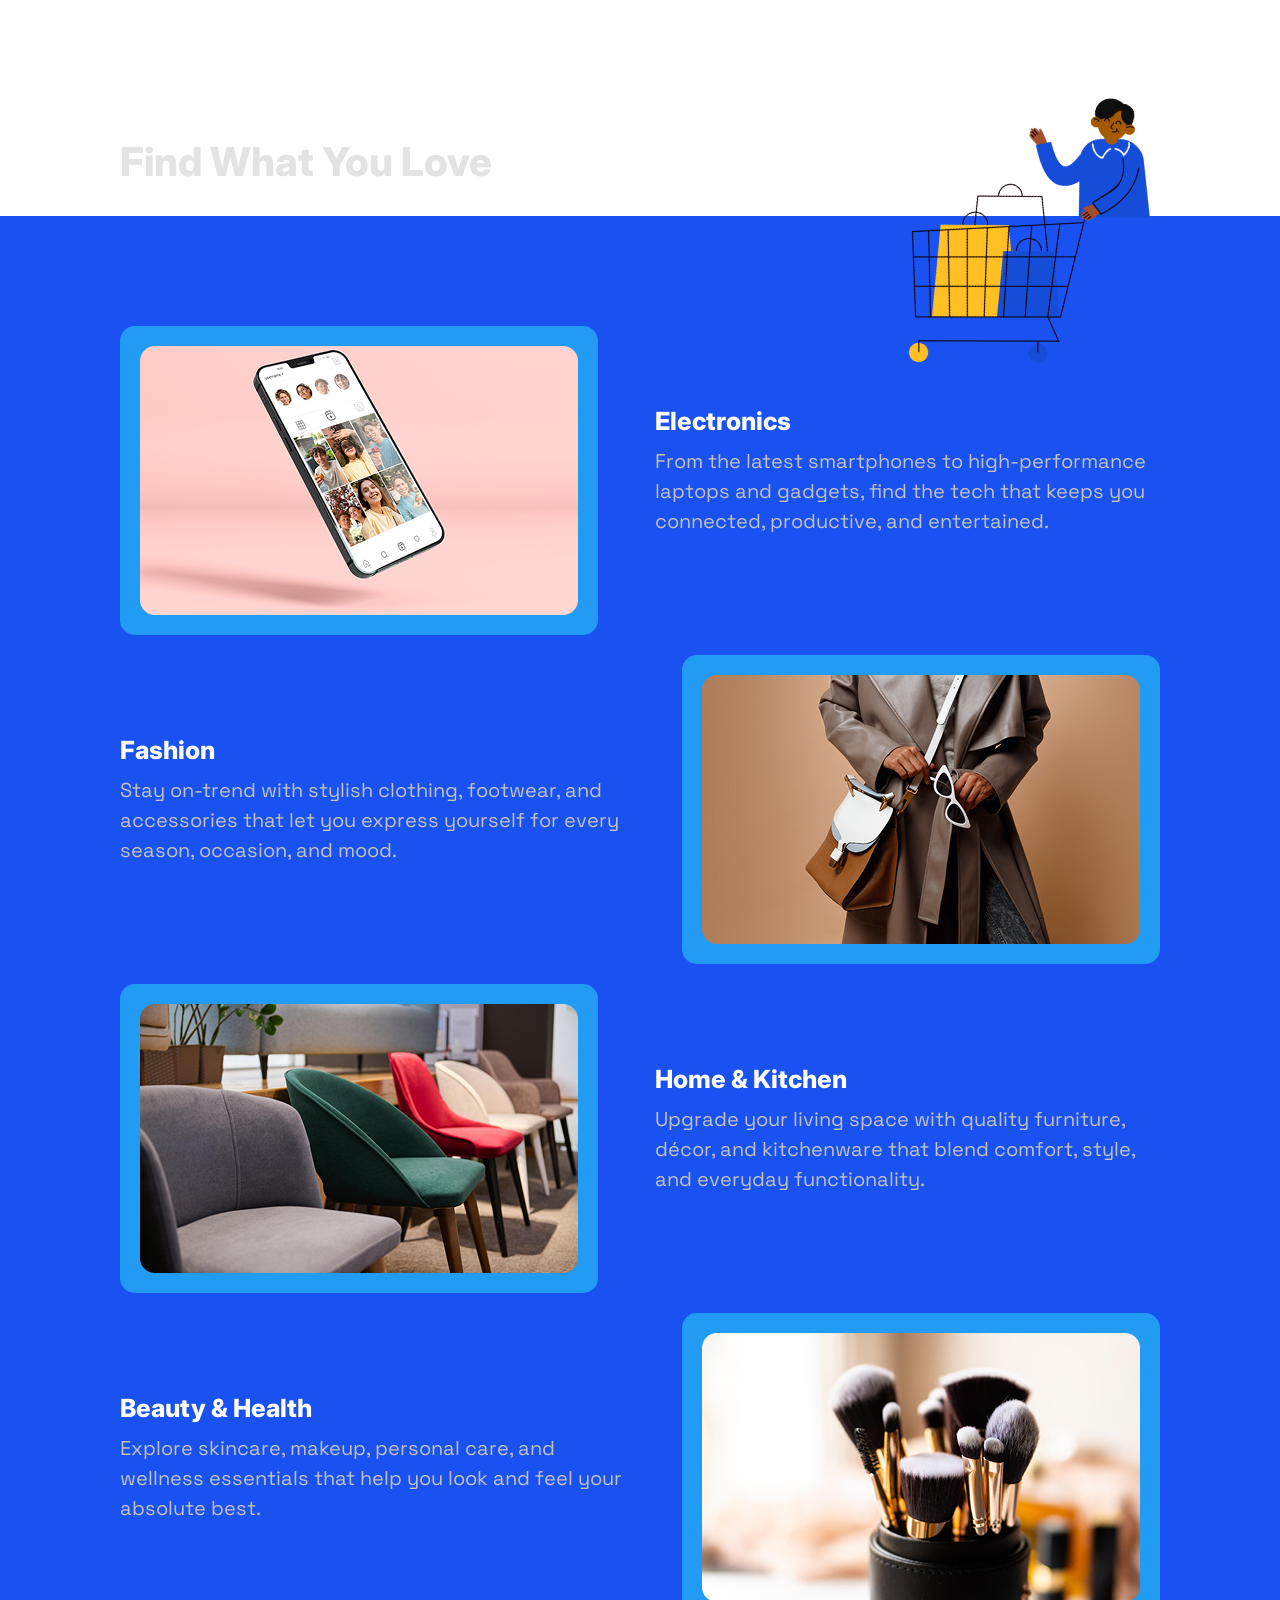
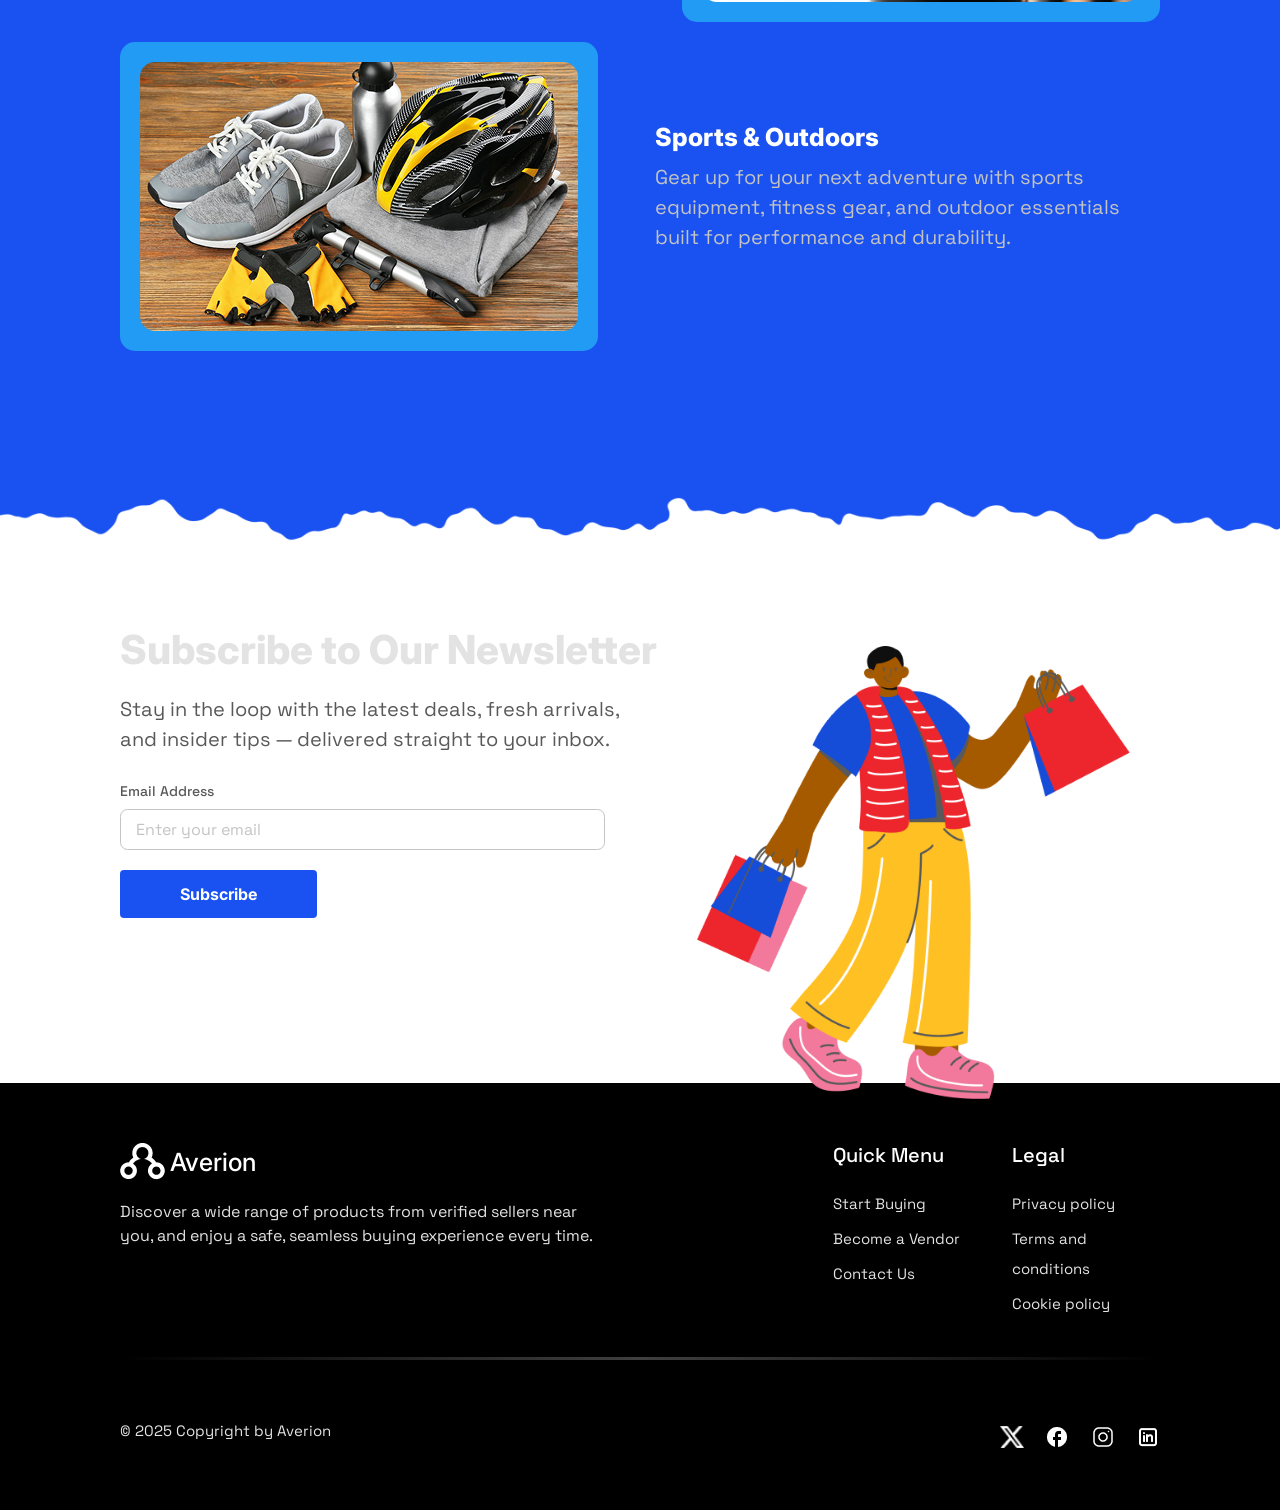
==== commit 92b48e85: "Updated - Mobile responsive" ====
--- a/index.html
+++ b/index.html
@@ -20,13 +20,13 @@
     <link rel="stylesheet" href="style.css" />
   </head>
   <body>
-    <div class="container-fluid m-0 p-0 position-relative">
+    <div class="container-fluid m-0 p-0 position-relative overflow-hidden">
       <!-- Header -->
       <header
-        class="site-header section-container row position-absolute top-0 w-100 m-0"
+        class="site-header section-container position-absolute top-0 w-100 m-0 d-flex align-items-center justify-content-between"
       >
-        <div class="site-identity-bar col-2 col-md-3 p-0 m-0">
-          <div class="site-name-bar d-flex align-items-center gap-2">
+        <div class="site-identity-bar p-0 m-0">
+          <div class="site-name-bar d-flex align-items-center gap-1">
             <img
               src="assets/img/logo-blue.png"
               alt="averion logo"
@@ -37,22 +37,17 @@
         </div>
 
         <!-- Navigation -->
-        <div class="navigation-bar col-10 col-md-6 p-0 m-0">
-          <nav class="navbar navbar-expand-lg m-0 ms-auto m-md-auto">
-            <button
-              class="d-md-none navbar-toggler ms-auto"
-              type="button"
-              data-bs-toggle="collapse"
-              data-bs-target="#navbarNav"
-              aria-controls="navbarNav"
-              aria-expanded="false"
-              aria-label="Toggle navigation"
-            >
-              <span class="navbar-toggler-icon"></span>
+        <div class="navigation-bar p-0 m-0">
+          <nav class="m-0 ms-auto m-md-auto">
+            <button class="d-md-none navbar-toggler ms-auto" type="button">
+              <img class="toggler-icon" src="assets/img/menu-icon.png" />
             </button>
-            <div class="collapse navbar-collapse" id="navbarNav">
+            <div class="list-container p-0">
+              <button class="d-md-none navbar-toggler cancel-btn ms-auto" type="button">
+                <img class="toggler-icon cancel-icon" src="assets/img/cancel-icon.png" />
+              </button>
               <ul
-                class="navbar-nav d-flex align-items-center justify-content-between gap-4"
+                class="d-flex flex-column flex-md-row align-items-center justify-content-between gap-4 m-0 p-0"
               >
                 <li class="nav-item">
                   <a class="nav-link" href="#buyer">Start Buying</a>
@@ -64,14 +59,18 @@
                   <a class="nav-link" href="#contact">Contact Us</a>
                 </li>
               </ul>
+
+              <div class="action-bar d-block d-md-none mt-4">
+                <a href="" class="signup-btn p-0 d-block m-auto">
+                  Sign Up/Login
+                </a>
+              </div>
             </div>
           </nav>
         </div>
 
-        <div class="action-bar d-none d-md-block col-md-3 p-0 m-0">
-          <button type="button" class="signup-btn m-0 p-0">
-            Sign Up/Login
-          </button>
+        <div class="action-bar d-none d-md-block p-0 m-0">
+          <a href="" class="signup-btn m-0 p-0"> Sign Up/Login </a>
         </div>
       </header>
 
@@ -109,7 +108,9 @@
           </p>
         </div>
 
-        <div class="card-container">
+        <div
+          class="card-container d-flex flex-column flex-md-row justify-content-between gap-3 mt-5 position-relative"
+        >
           <img
             src="assets/img/card-cont-ill.png"
             alt=""
@@ -193,7 +194,8 @@
           <h2 class="heading mt-5">Find What You Love</h2>
         </div>
         <div class="section-container row-container">
-          <img src="assets/img/walking2.gif" alt="" class="walking-guy" />
+          <img src="assets/img/torn-paper.png" class="after" />
+          <img src="assets/img/happybuyer.png" alt="" class="happybuyer" />
           <div class="row align-items-center">
             <div class="col-12 col-md-6">
               <div class="img-box">
@@ -331,7 +333,7 @@
       <!-- Footer -->
       <footer class="section-container site-footer m-0">
         <div class="row">
-          <div class="col-12 col-md-8 p-0">
+          <div class="col-12 col-md-8">
             <div class="logo-container d-flex align-items-center gap-1">
               <img src="assets/img/logo-white.png" alt="" class="site-logo" />
               <h1 class="site-name m-0 p-0">Averion</h1>
@@ -341,7 +343,7 @@
               and enjoy a safe, seamless buying experience every time.
             </p>
           </div>
-          <div class="col-12 col-md-2 p-0">
+          <div class="col-12 col-md-2">
             <div class="text-box">
               <h6 class="nav-bar-heading">Quick Menu</h6>
               <ul class="nav-bar">
@@ -351,7 +353,7 @@
               </ul>
             </div>
           </div>
-          <div class="col-12 col-md-2 p-0">
+          <div class="col-12 col-md-2">
             <div class="text-box">
               <h6 class="nav-bar-heading">Legal</h6>
               <ul class="nav-bar">
@@ -365,10 +367,10 @@
 
         <hr class="footer-separator" />
 
-        <div class="row mt-5">
-          <div class="col-12 col-md-6 order-md-2 p-0">
+        <div class="row mt-4 mt-md-5">
+          <div class="col-12 col-md-6 order-md-2">
             <div
-              class="social-icon-container d-flex align-items-center gap-3 justify-content-center justify-content-md-between"
+              class="social-icon-container d-flex align-items-center ms-md-auto gap-3 gap-md-2 justify-content-center justify-content-md-between"
             >
               <a href="">
                 <img
@@ -401,7 +403,7 @@
             </div>
           </div>
 
-          <div class="col-12 col-md-6 order-md-1 p-0">
+          <div class="col-12 col-md-6 order-md-1">
             <p class="copryright-text m-0">&copy; 2025 Copyright by Averion</p>
           </div>
         </div>
--- a/style.css
+++ b/style.css
@@ -12,6 +12,9 @@
   --header-bg-color: #ffffff;
   --button-bg-color: #4caf50;
   --button-text-color: #ffffff;
+
+  --header-box-shadow: 0 4px 4px 0 rgba(0, 0, 0, 0.1);
+  --header-box-shadow-mobile: 0 4px 4px 0 rgba(0, 0, 0, 0.25);
 }
 
 * {
@@ -34,7 +37,7 @@
 
 @media screen and (max-width: 767px) {
   .section-container {
-    padding: 60px 20px !important;
+    padding: 80px 20px !important;
   }
 }
 
@@ -43,8 +46,13 @@
   box-shadow: none !important;
 }
 
+input,
+textarea {
+  box-shadow: none !important;
+}
+
 button {
-  padding: 10px 24px;
+  padding: 12px 24px;
   border: none;
   border-radius: 4px;
   font-size: 16px;
@@ -77,7 +85,7 @@
 
 .site-header {
   z-index: 1000;
-  padding: 40px 100px !important;
+  padding: 40px 120px !important;
 }
 @media screen and (max-width: 767px) {
   .site-header {
@@ -92,23 +100,31 @@
   background-color: var(--header-bg-color);
   padding: 11px 20px !important;
   width: fit-content !important;
-  max-height: 45px !important;
+  height: 45px !important;
+  box-shadow: var(--header-box-shadow);
+  color: var(--tertiary-color);
 }
 
 .site-header .signup-btn {
-  float: right;
   font-size: 14px;
-  font-family: 'Inter', sans-serif;
+  font-weight: bold;
+  font-family: 'Inter', sans-serif;
+  text-decoration: none;
+  color: var(--text-primary);
 }
 
 .site-header .site-logo {
-  width: 35px;
+  width: 30px;
 }
 
 .site-header .site-name {
   width: fit-content;
-  font-size: 24px;
-  font-family: 'Inter', sans-serif;
+  font-size: 16px;
+  font-family: 'Inter', sans-serif;
+}
+
+.site-header nav li.nav-item {
+  list-style: none;
 }
 
 .site-header nav .nav-link {
@@ -120,13 +136,15 @@
 @media screen and (max-width: 767px) {
   .site-header .site-name-bar {
     padding: 11px 10px !important;
+    border-radius: 10px;
+    box-shadow: var(--header-box-shadow-mobile);
   }
 
   .site-header nav {
     background-color: transparent !important;
     padding: 20px !important;
     border-radius: 0 !important;
-    /* position: absolute !important; */
+    box-shadow: none !important;
     top: 0;
     left: 0;
     width: 100% !important;
@@ -134,22 +152,50 @@
     padding: 0 !important;
   }
 
-  .site-header .navbar-collapse {
+  .site-header .list-container {
+    display: none;
+    position: fixed;
+    left: 0;
+    top: 0;
     width: 100%;
-    background-color: var(--header-bg-color) !important;
-    padding: 20px;
-    border-radius: 10px;
-    margin-top: 10px;
+    height: 100vh;
+    background-color: var(--primary-color) !important;
+    padding: 20px !important;
   }
 
   .site-header .navbar-toggler {
+    display: block;
+    width: fit-content;
     border: none !important;
-    box-shadow: none !important;
-    border-radius: 10px !important;
+    border-radius: 50px !important;
     background-color: var(--header-bg-color) !important;
     padding: 6px 8px !important;
-  }
-}
+    box-shadow: var(--header-box-shadow-mobile);
+    margin-left: auto !important;
+  }
+
+  .site-header .navbar-toggler.cancel-btn {
+    padding: 8px !important
+  }
+
+  .site-header nav ul {
+    margin-top: 70px !important;
+  }
+
+  .site-header nav li.nav-item {
+    color: var(--text-tertiary);
+  }
+
+  .site-header .action-bar {
+    width: 100%;
+  }
+
+  .site-header .signup-btn {
+    box-shadow: var(--header-box-shadow-mobile);
+  }
+}
+
+/* Hero Section */
 
 .hero {
   position: relative !important;
@@ -185,19 +231,44 @@
   font-family: 'Inter', sans-serif;
 }
 
+.hero .cta-btn {
+  font-size: 16px;
+  color: var(--primary-color);
+  font-weight: 700;
+  background-color: var(--tertiary-alt-color);
+}
+
 .hero .hero-hand-img {
   margin-left: 50%;
   margin-top: 20px;
 }
 
+@media screen and (max-width: 767px) {
+  .hero {
+    height: fit-content !important;
+    padding-bottom: 0 !important;
+  }
+
+  .hero-inner {
+    margin-top: 130px !important;
+  }
+
+  .hero .welcome-heading {
+    font-size: 48px !important;
+    margin-bottom: 15px !important;
+  }
+
+  .hero .welcome-para {
+    text-align: center;
+    /* font-size: 16px; */
+    margin-top: 20px;
+  }
+
+  .hero .hero-hand-img {
+  }
+}
+
 /* Card section */
-.card-container {
-  display: flex;
-  justify-content: space-between;
-  gap: 20px;
-  margin-top: 30px;
-  position: relative;
-}
 
 .card-cont-illustration {
   position: absolute;
@@ -208,10 +279,10 @@
 
 .card {
   padding: 25px 15px;
-  width: 490px;
+  width: 100%;
   height: 490px;
   border-radius: 15px;
-  border: 3px solid var(--primary-color);
+  border: 1px solid var(--ash);
   overflow: hidden;
 }
 
@@ -249,7 +320,22 @@
   transform: translate(-50%, 20px);
 }
 
+@media screen and (max-width: 767px) {
+  .card-container {
+    margin-top: 220px !important;
+  }
+
+  .card-cont-illustration {
+    width: 200px;
+    left: 50%;
+    transform: translate(-50%, -100%);
+  }
+}
+
 /* What You Love Section */
+
+section.what-you-love {
+}
 
 section.what-you-love .heading {
   color: var(--text-secondary-light);
@@ -259,13 +345,21 @@
   background-color: var(--primary-color);
   position: relative;
 }
-
-section.what-you-love .row-container .walking-guy {
+/* Torn effect at the bottom */
+section.what-you-love .row-container img.after {
+  position: absolute;
+  bottom: -100px;
+  left: 0;
+  width: 100%;
+  z-index: -1;
+}
+
+section.what-you-love .row-container .happybuyer {
   position: absolute;
   top: 0;
   right: 100px;
-  transform: translateY(-100%);
-  width: 200px;
+  transform: translateY(-46%) rotate(15deg);
+  width: 300px;
 }
 
 section.what-you-love .row-container .row {
@@ -292,14 +386,58 @@
   color: var(--text-secondary);
 }
 
+@media screen and (max-width: 767px) {
+  section.what-you-love .section-text-box {
+    padding-top: 40px !important;
+    padding-bottom: 20px !important;
+  }
+
+  section.what-you-love .heading {
+    width: 50%;
+    margin: 0 !important;
+  }
+
+  section.what-you-love .row-container .happybuyer {
+    top: 0;
+    right: 0;
+    width: 250px;
+  }
+
+  section.what-you-love .row-container {
+    padding-top: 150px !important;
+  }
+
+  section.what-you-love .row-container .row {
+    margin-bottom: 30px !important;
+  }
+  section.what-you-love .row-container .row:last-child {
+    margin-bottom: 0 !important;
+  }
+
+  section.what-you-love .row-container .img-box {
+    margin-bottom: 20px;
+  }
+
+  section.what-you-love .row-container img.after {
+    bottom: -100px;
+    left: 0;
+    width: auto;
+  }
+}
+
 /* Newsletter Section */
 
 .newsletter-section {
   padding-bottom: 165px;
+  padding-top: 165px;
 }
 
 .newsletter-section .heading {
   color: var(--text-secondary-light);
+}
+
+.newsletter-section p {
+  width: 85%;
 }
 
 .newsletter-section .newsletter-form label {
@@ -308,6 +446,7 @@
 }
 
 .newsletter-section .newsletter-form .form-control {
+  width: 80%;
   font-size: 16px;
 }
 
@@ -320,9 +459,32 @@
 
 .newsletter-section .nl-img {
   position: absolute;
-  top: 30px;
-  left: -10px;
-  width: 110%;
+  top: 20px;
+  left: -30px;
+  width: 100%;
+}
+
+@media screen and (max-width: 767px) {
+  .newsletter-section {
+    padding-bottom: 240px !important;
+    padding-top: 150px !important;
+  }
+
+  .newsletter-section p {
+    width: 100% !important;
+    /* margin-bottom: 20px !important; */
+  }
+
+  .newsletter-section .newsletter-form .form-control {
+    width: 100% !important;
+  }
+
+  .newsletter-section .nl-img {
+    width: 250px;
+    left: 50%;
+    transform: translateX(-50%);
+    /* top: -80px; */
+  }
 }
 
 /* Footer Section */
@@ -332,17 +494,18 @@
   padding: 60px 120px !important;
 }
 
-.site.footer .site-logo {
-  width: 20%;
+.site-footer .logo-container {
+  width: fit-content;
 }
 
 .site-footer .paragraph {
   font-size: 16px;
-  color: var(--text-tertiary);
-  max-width: 480px;}
+  color: var(--text-secondary-light);
+  max-width: 480px;
+}
 
 .site-footer .site-name {
-  font-size: 24px;
+  font-size: 25px;
   font-family: 'Inter', sans-serif;
   color: var(--text-tertiary);
 }
@@ -364,27 +527,75 @@
 }
 
 .site-footer .nav-bar li a {
-  color: var(--text-tertiary);
-  text-decoration: none;  
+  color: var(--text-secondary-light);
+  text-decoration: none;
   font-size: 15px;
+}
+.site-footer .nav-bar li a:hover {
+  color: var(--text-secondary);
 }
 
 hr.footer-separator {
   border: none;
-  background: linear-gradient(to right, transparent, var(--tertiary-alt-color), transparent);
+  background: linear-gradient(
+    to right,
+    transparent,
+    var(--tertiary-alt-color),
+    transparent
+  );
   height: 3px;
 }
 
 .site-footer .copryright-text {
-  color: var(--text-tertiary);
+  color: var(--text-secondary-light);
   font-size: 15px;
 }
 
 .site-footer .social-icon-container {
-  width: 180px;
+  width: 160px;
   margin-left: auto;
 }
 
 .site-footer .social-icon {
   width: 24px;
-}+}
+.site-footer .social-icon:hover {
+  opacity: 0.8;
+}
+
+@media screen and (max-width: 767px) {
+  .site-footer {
+    padding: 60px 20px !important;
+    text-align: center !important;
+  }
+
+  .site-footer .paragraph {
+    width: 100% !important;
+  }
+
+  .site-footer .logo-container {
+    margin: auto;
+    /* margin-bottom: 20px !important; */
+  }
+
+  .site-footer .nav-bar {
+    margin-bottom: 10px !important;
+  }
+
+  .site-footer .nav-bar-heading {
+    margin-top: 30px !important;
+    margin-bottom: 10px !important;
+  }
+
+  .site-footer .nav-bar li {
+    list-style: none;
+    color: var(--text-tertiary);
+    margin-top: 5px;
+  }
+
+  .site-footer .social-icon-container {
+    width: 100%;
+    margin: auto !important;
+    margin-bottom: 20px !important;
+  }
+}
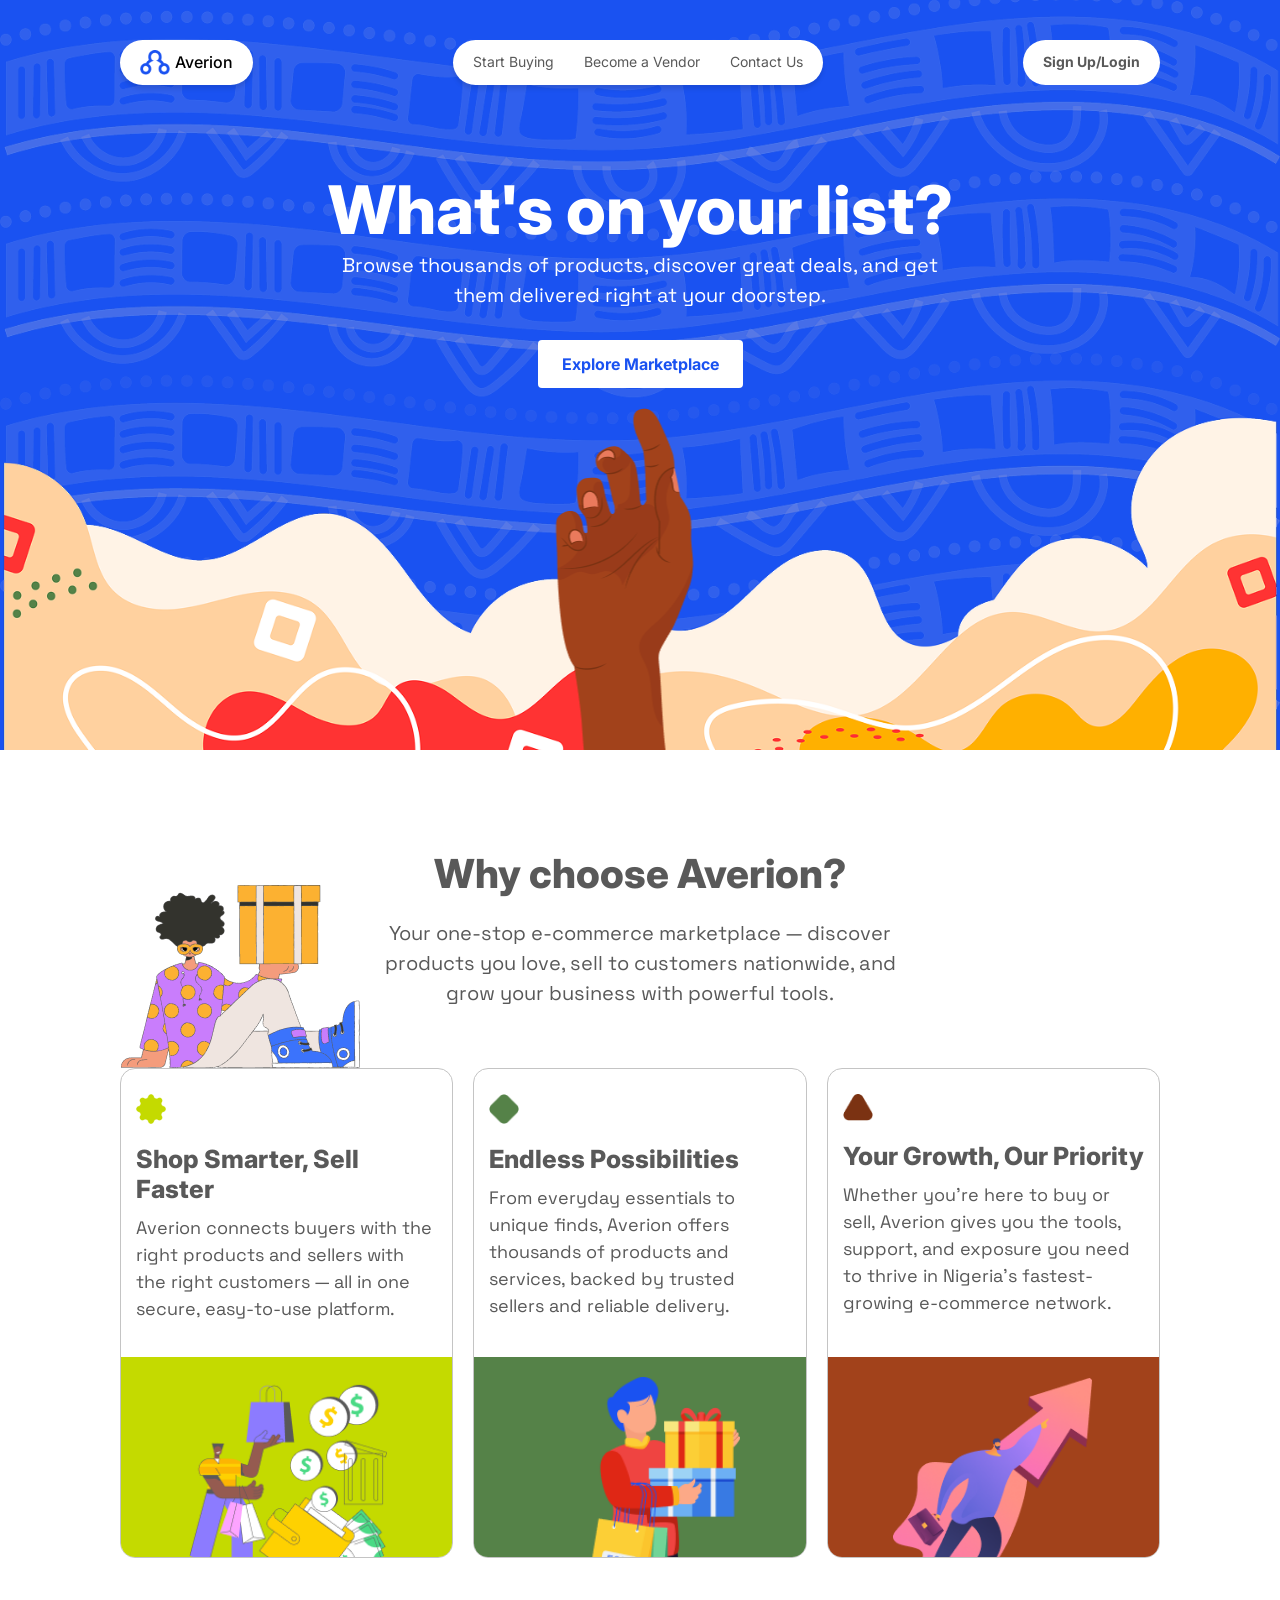
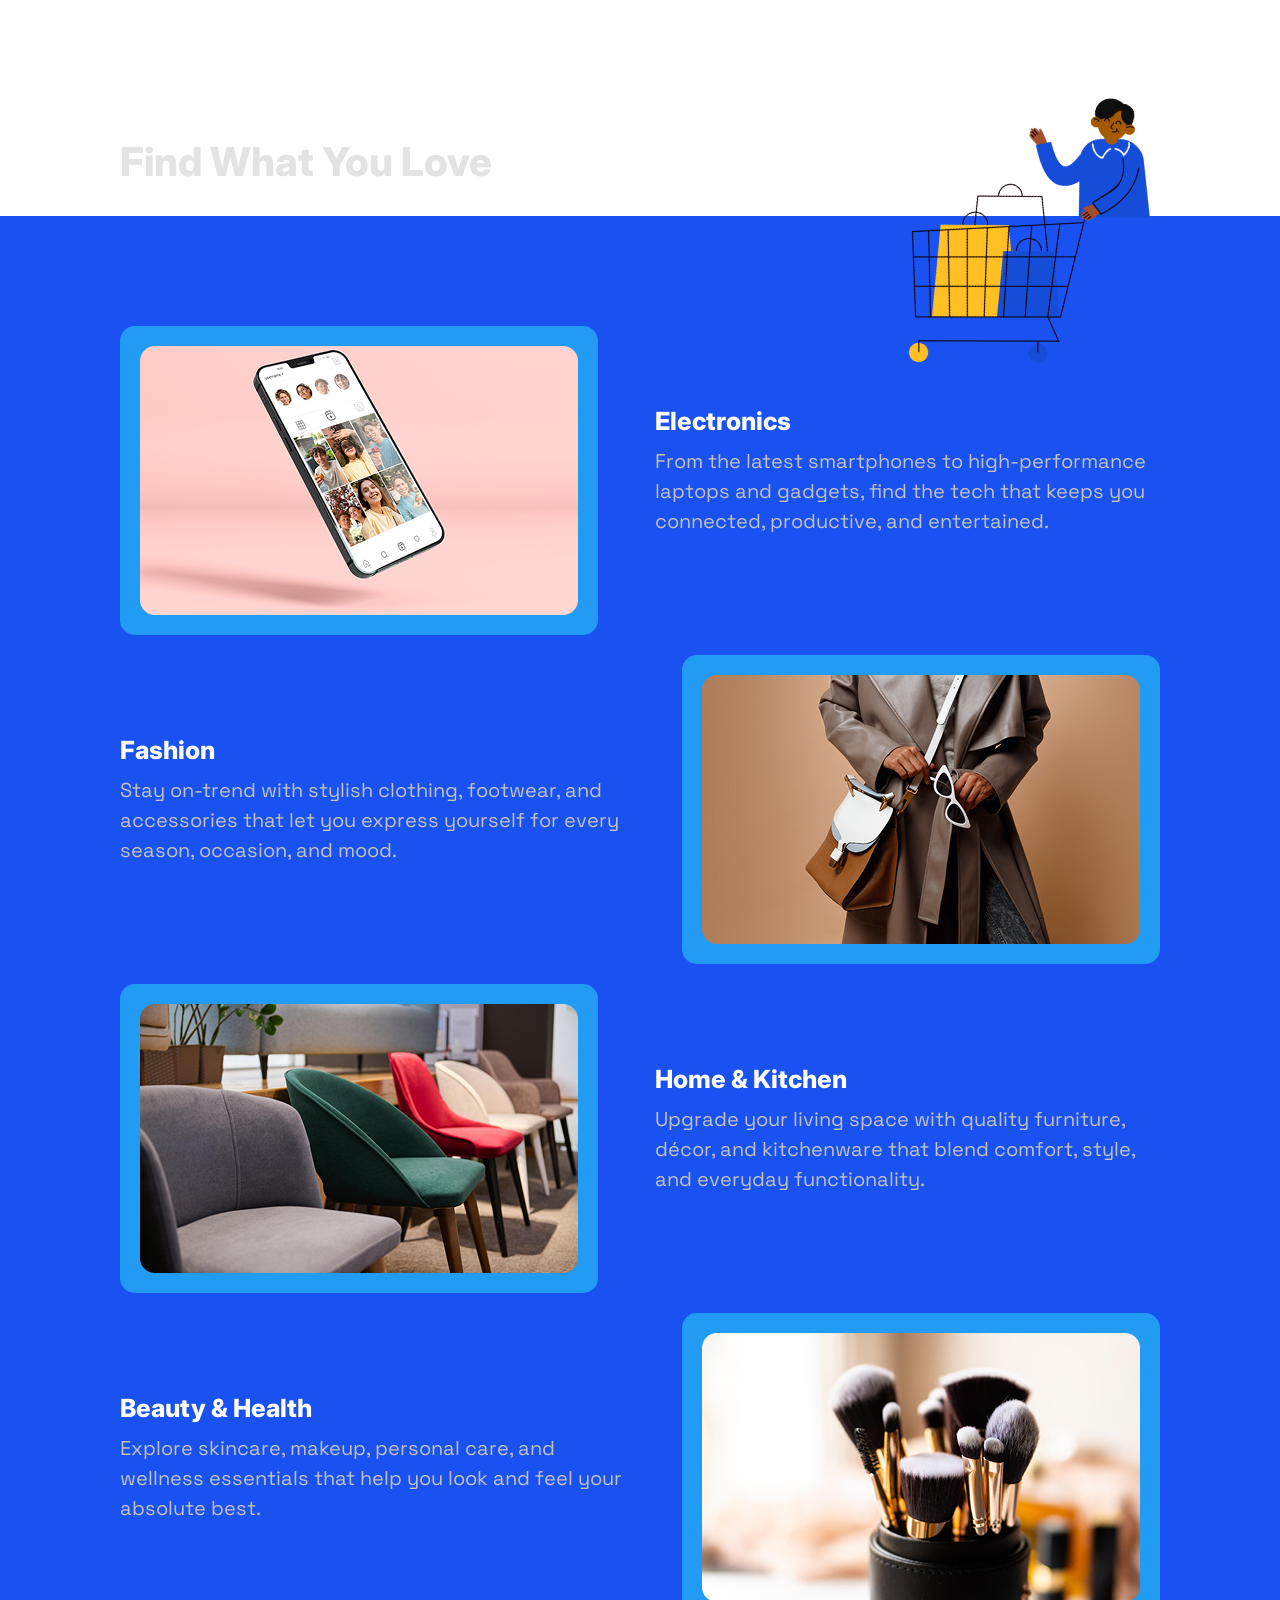
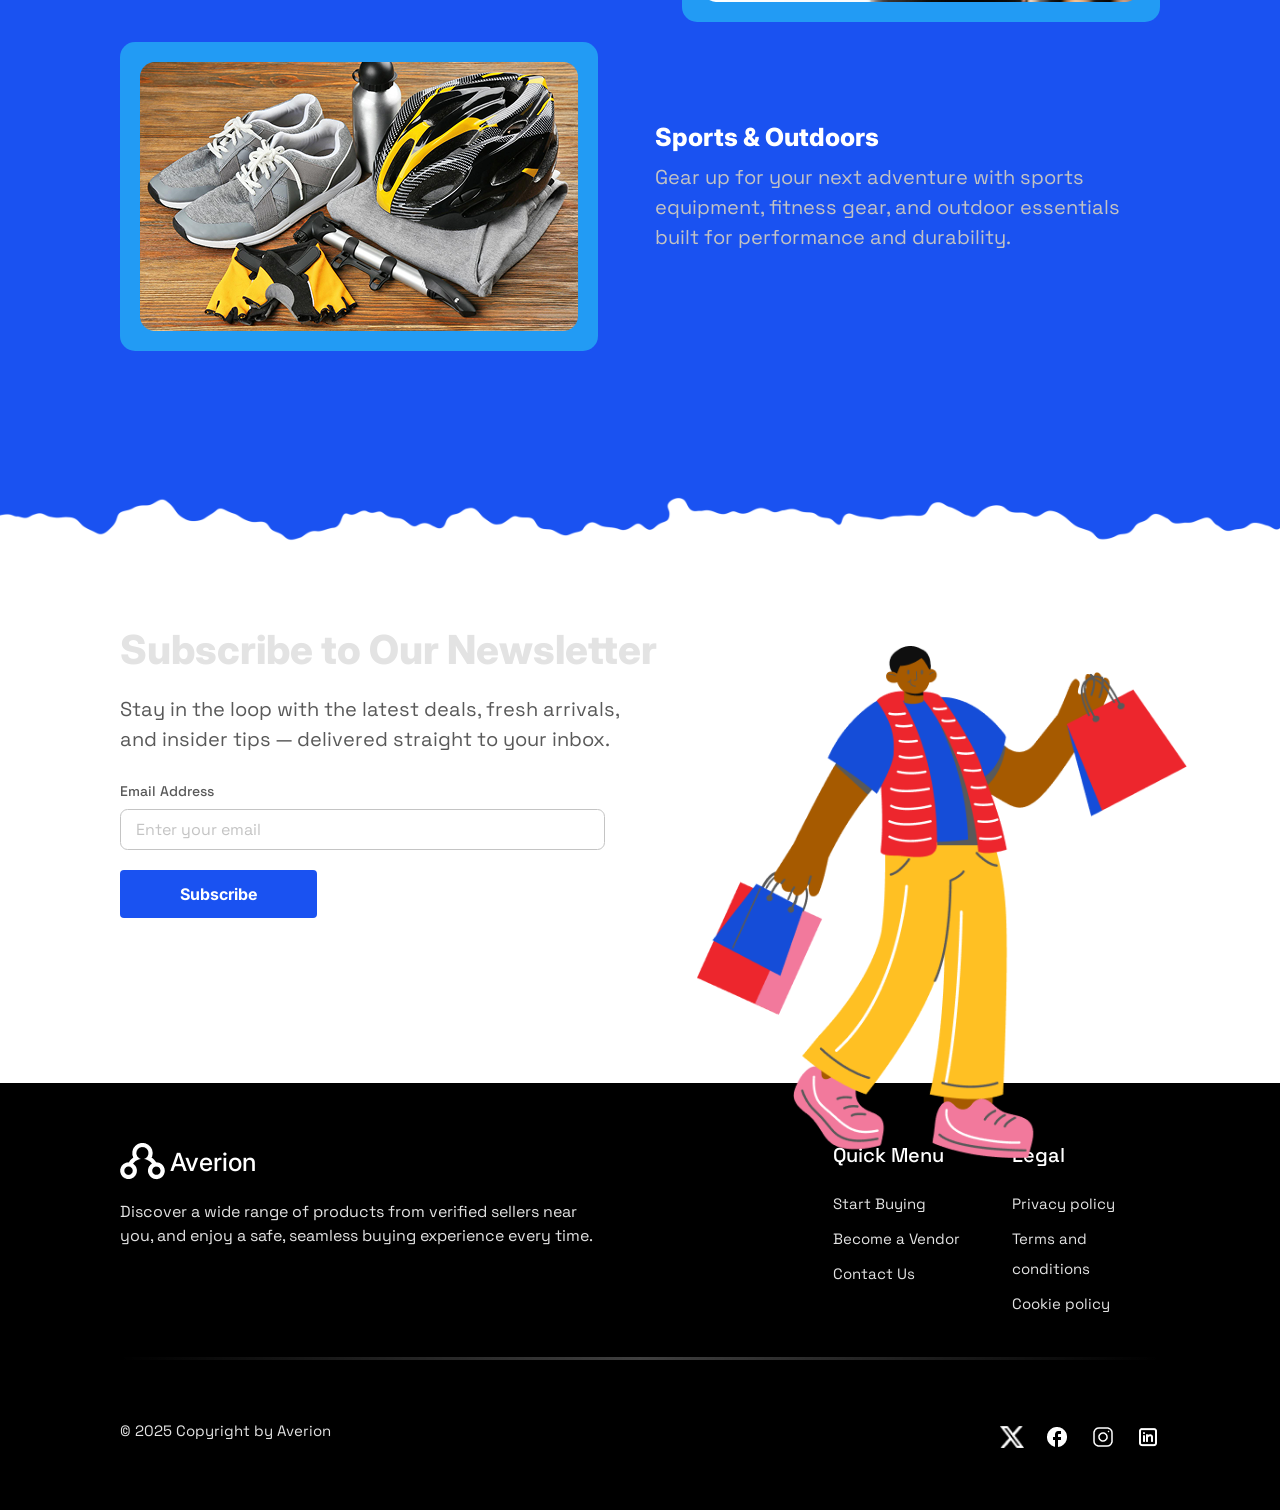
==== commit 94285c8d: "Landing page completed" ====
--- a/index.html
+++ b/index.html
@@ -43,8 +43,14 @@
               <img class="toggler-icon" src="assets/img/menu-icon.png" />
             </button>
             <div class="list-container p-0">
-              <button class="d-md-none navbar-toggler cancel-btn ms-auto" type="button">
-                <img class="toggler-icon cancel-icon" src="assets/img/cancel-icon.png" />
+              <button
+                class="d-md-none navbar-toggler cancel-btn ms-auto"
+                type="button"
+              >
+                <img
+                  class="toggler-icon cancel-icon"
+                  src="assets/img/cancel-icon.png"
+                />
               </button>
               <ul
                 class="d-flex flex-column flex-md-row align-items-center justify-content-between gap-4 m-0 p-0"
@@ -69,7 +75,7 @@
           </nav>
         </div>
 
-        <div class="action-bar d-none d-md-block p-0 m-0">
+        <div class="action-bar d-none d-md-flex p-0 m-0">
           <a href="" class="signup-btn m-0 p-0"> Sign Up/Login </a>
         </div>
       </header>
--- a/style.css
+++ b/style.css
@@ -165,7 +165,8 @@
 
   .site-header .navbar-toggler {
     display: block;
-    width: fit-content;
+    width: 45px;
+    height: 45px;
     border: none !important;
     border-radius: 50px !important;
     background-color: var(--header-bg-color) !important;
@@ -175,7 +176,7 @@
   }
 
   .site-header .navbar-toggler.cancel-btn {
-    padding: 8px !important
+    padding: 8px !important;
   }
 
   .site-header nav ul {
@@ -461,7 +462,7 @@
   position: absolute;
   top: 20px;
   left: -30px;
-  width: 100%;
+  width: 490px;
 }
 
 @media screen and (max-width: 767px) {
@@ -570,7 +571,7 @@
   }
 
   .site-footer .paragraph {
-    width: 100% !important;
+    margin: auto;
   }
 
   .site-footer .logo-container {
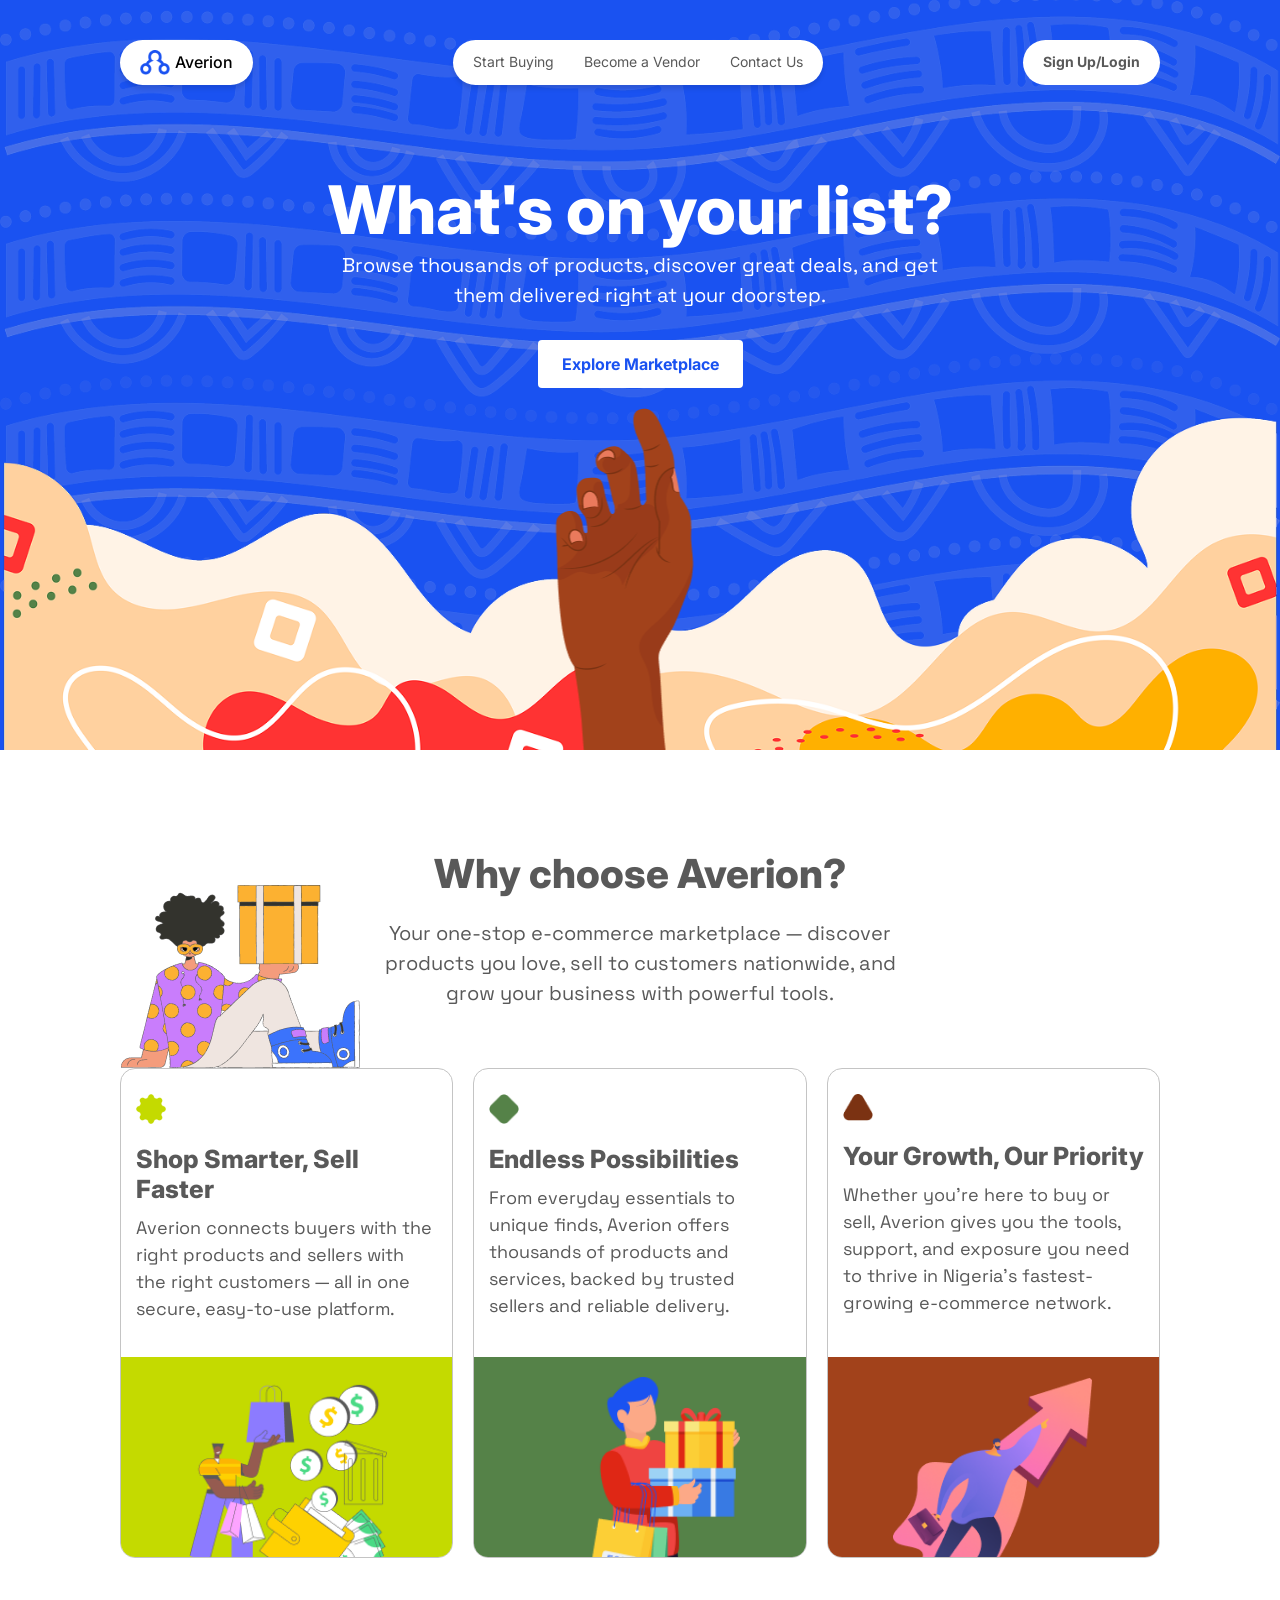
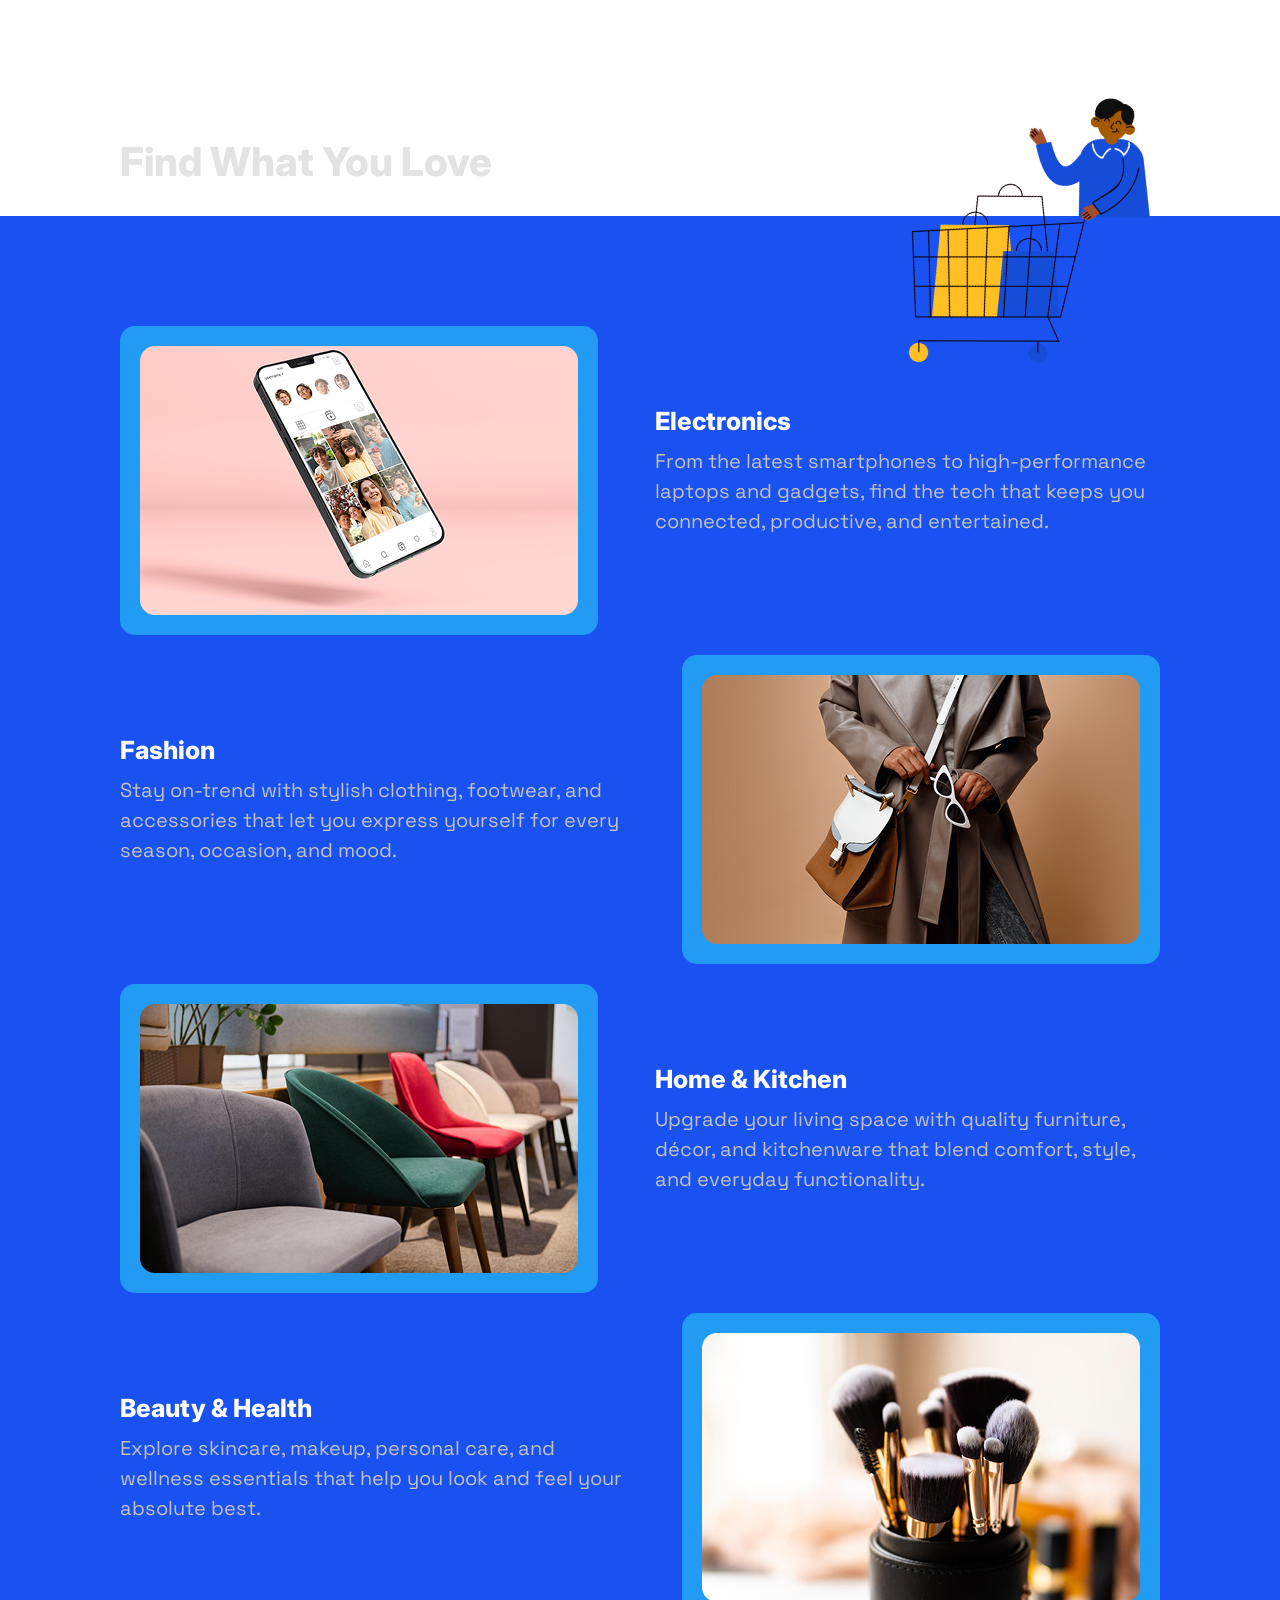
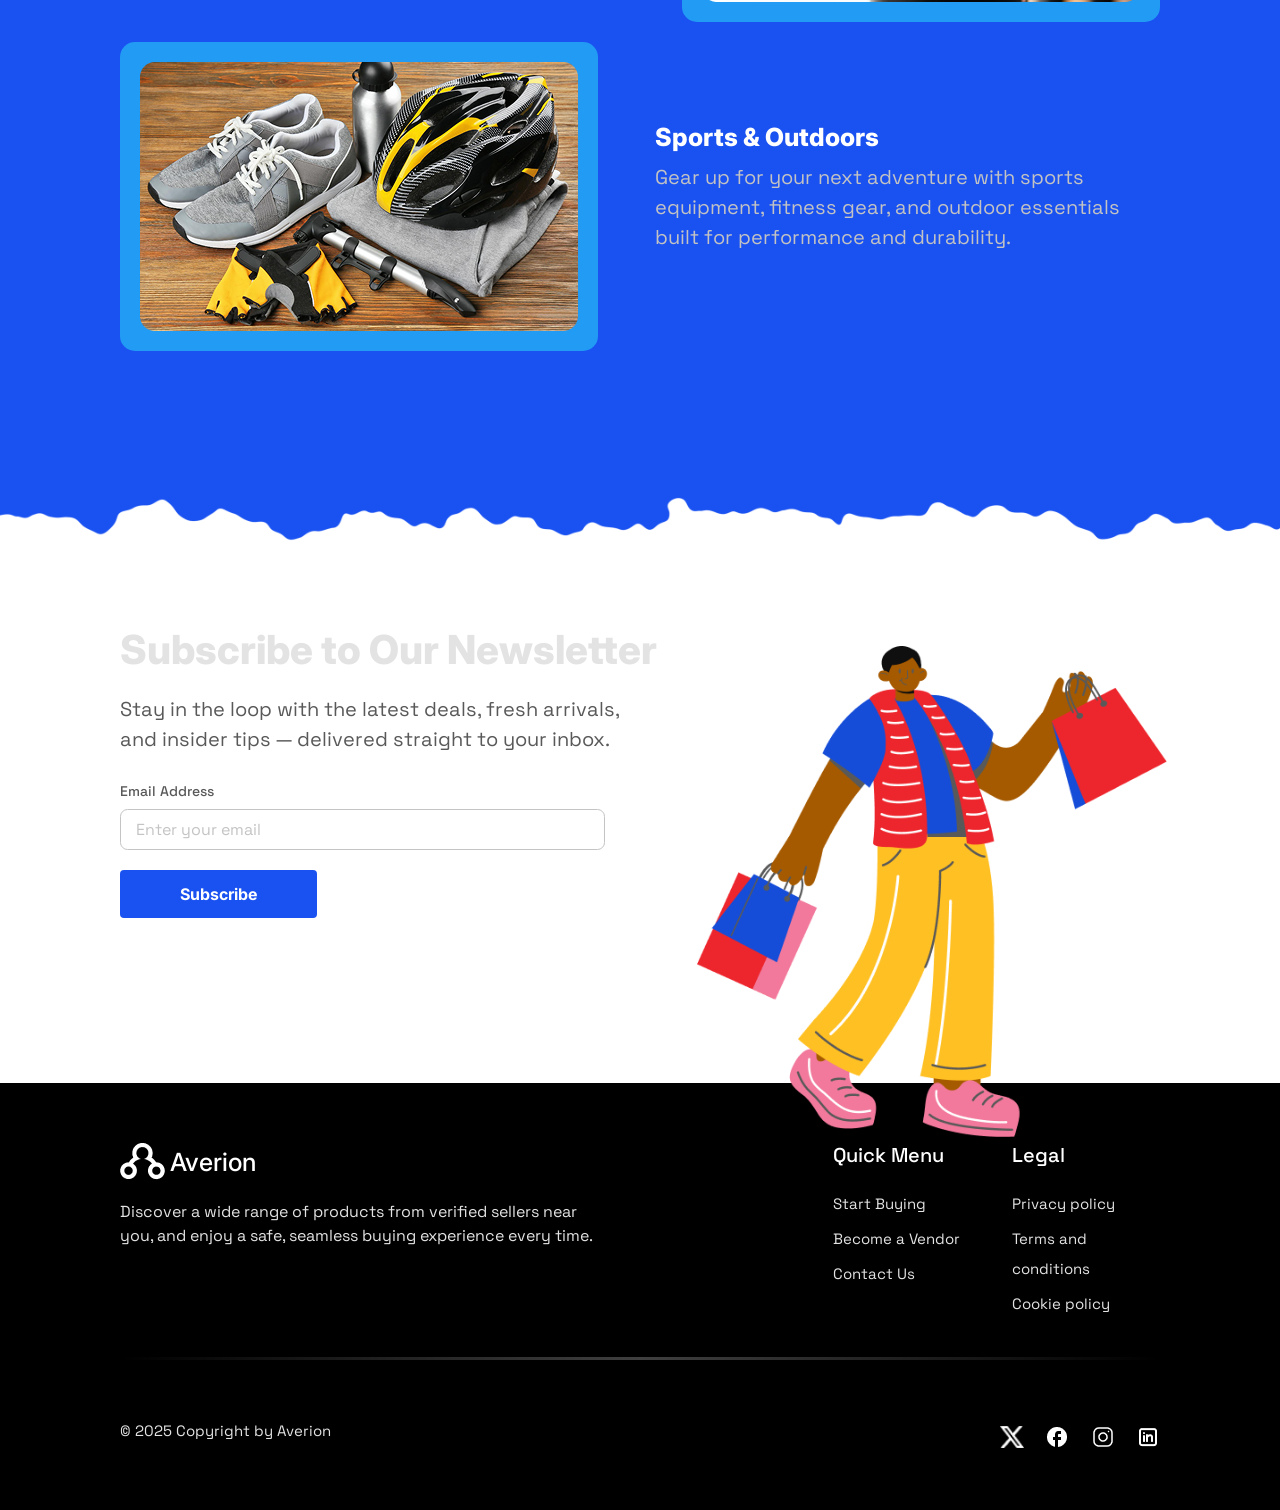
==== commit 7f32bdc4: "modified" ====
--- a/index.html
+++ b/index.html
@@ -104,13 +104,13 @@
       </section>
 
       <!-- Why Choose Averion Section-->
-      <section class="section-container m-0">
+      <section class="section-container why-averion m-0">
         <div class="section-text-box">
           <h2 class="heading text-center mb-3">Why choose Averion?</h2>
           <p class="text-center">
-            Your one-stop e-commerce marketplace — discover <br />
-            products you love, sell to customers nationwide, and <br />
-            grow your business with powerful tools.
+            Your one-stop e-commerce marketplace — discover products you love,
+            sell to customers nationwide, and grow your business with powerful
+            tools.
           </p>
         </div>
 
--- a/style.css
+++ b/style.css
@@ -24,7 +24,6 @@
   font-size: 20px;
   font-family: 'Space Grotesk', sans-serif;
   font-optical-sizing: auto;
-  font-style: normal;
   color: var(--text-primary);
   scroll-behavior: smooth;
 }
@@ -269,6 +268,13 @@
   }
 }
 
+/* Why Averion Section */
+
+section.why-averion .section-text-box {
+  max-width: 520px;
+  margin: auto;
+}
+
 /* Card section */
 
 .card-cont-illustration {
@@ -322,6 +328,10 @@
 }
 
 @media screen and (max-width: 767px) {
+  section.why-averion .section-text-box {
+    max-width: 100%;
+  }
+
   .card-container {
     margin-top: 220px !important;
   }
@@ -462,7 +472,7 @@
   position: absolute;
   top: 20px;
   left: -30px;
-  width: 490px;
+  width: 470px;
 }
 
 @media screen and (max-width: 767px) {
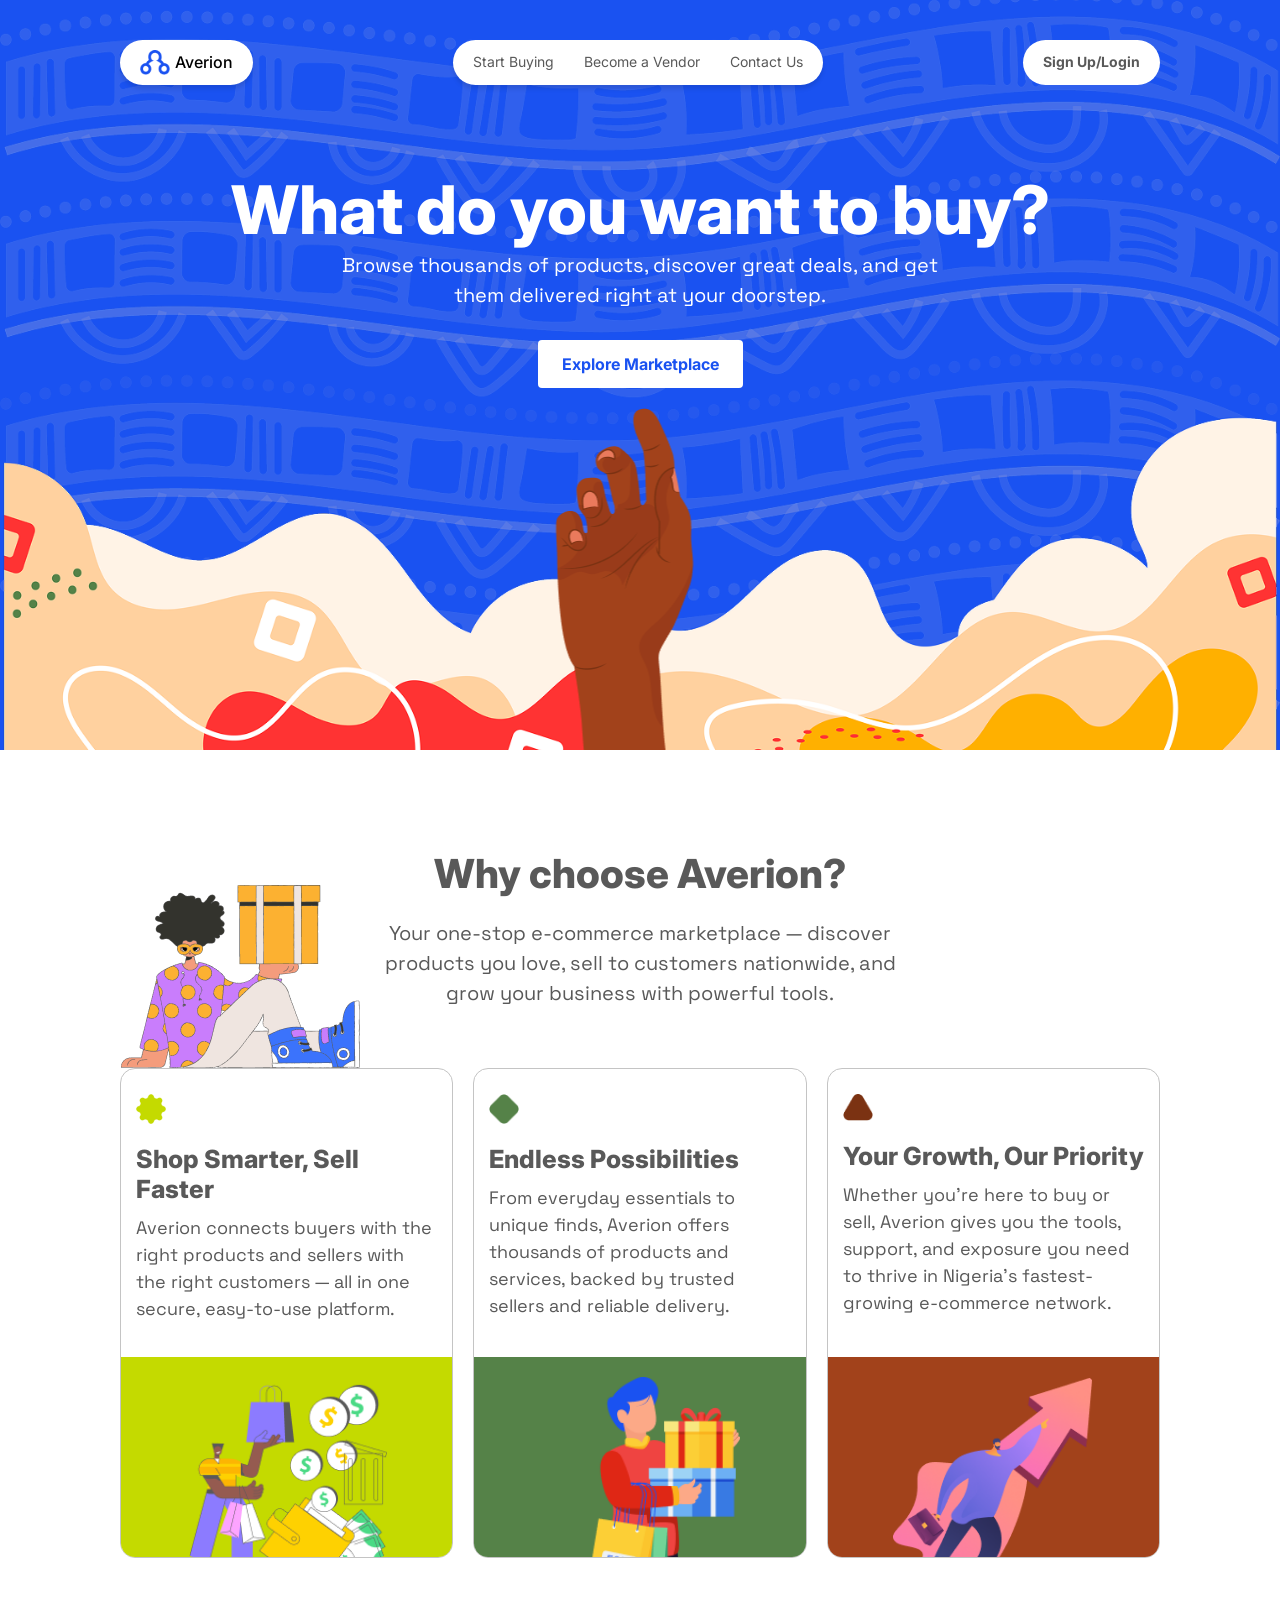
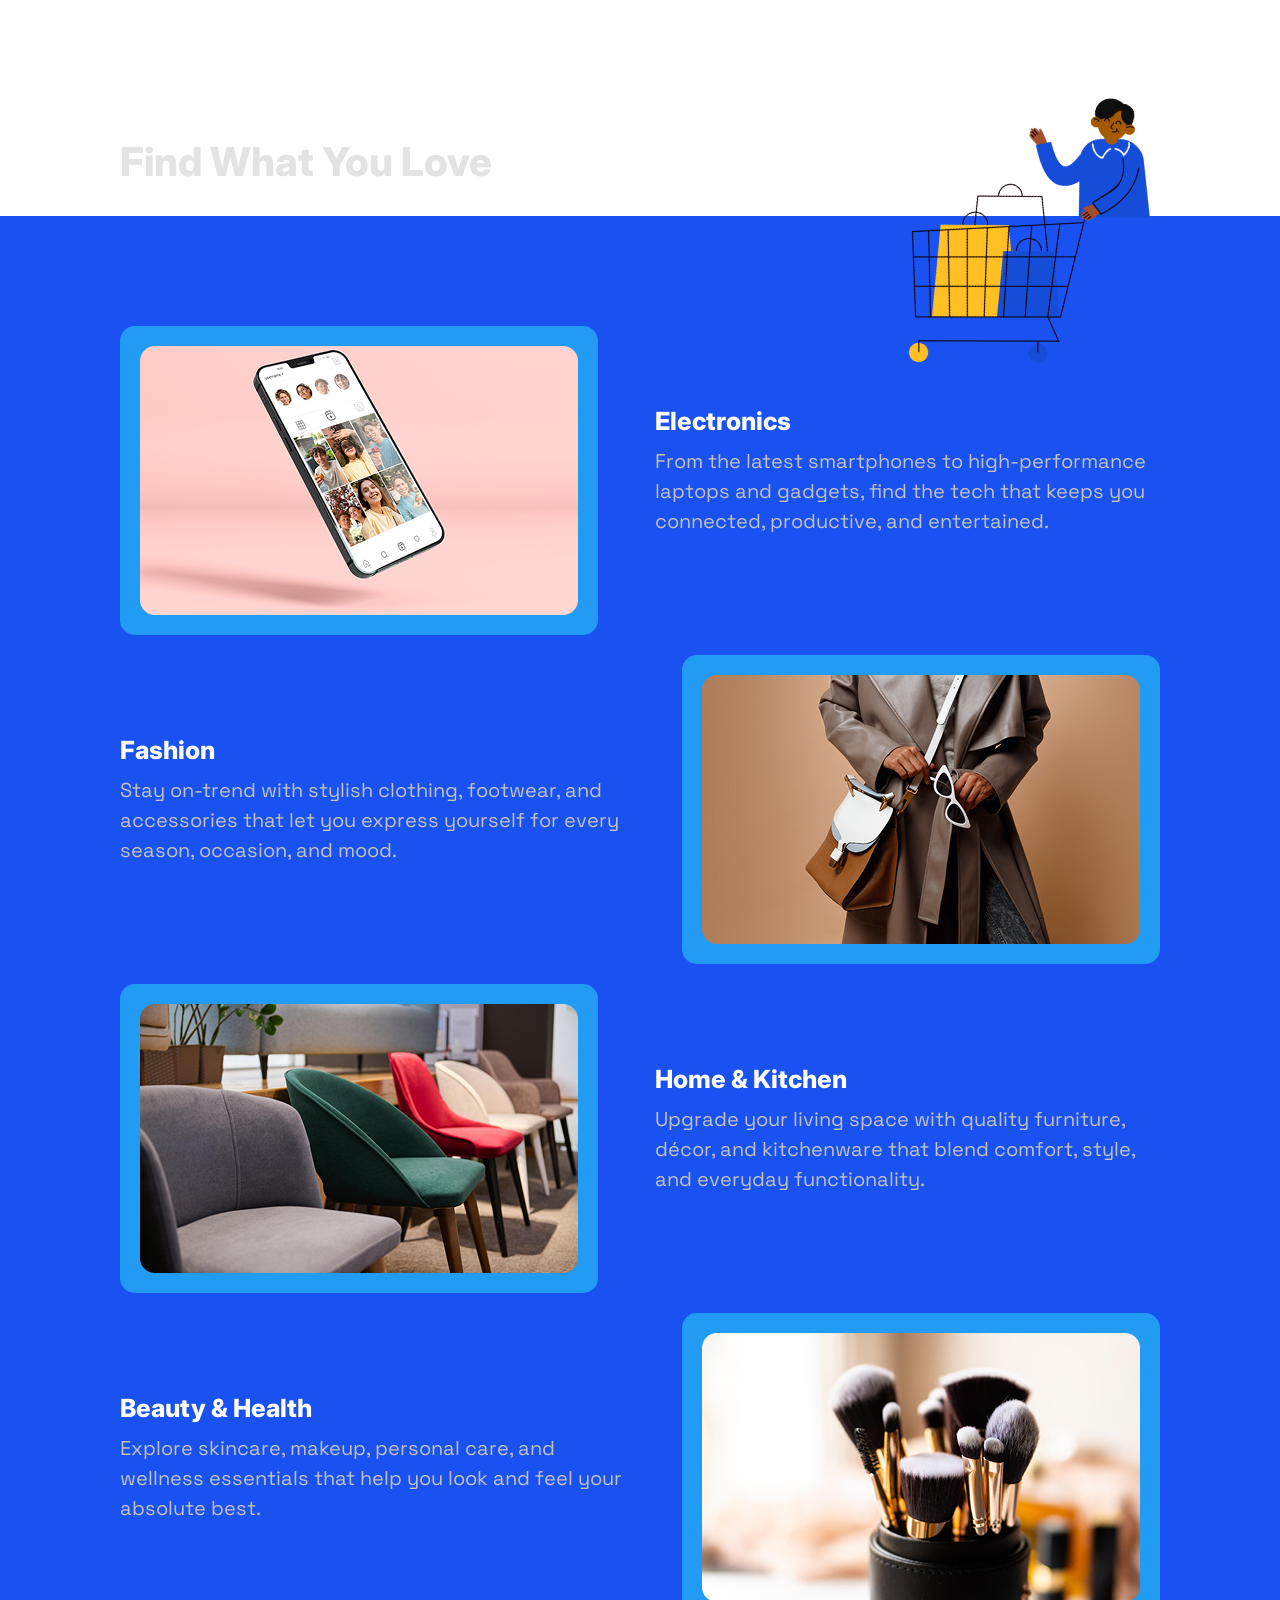
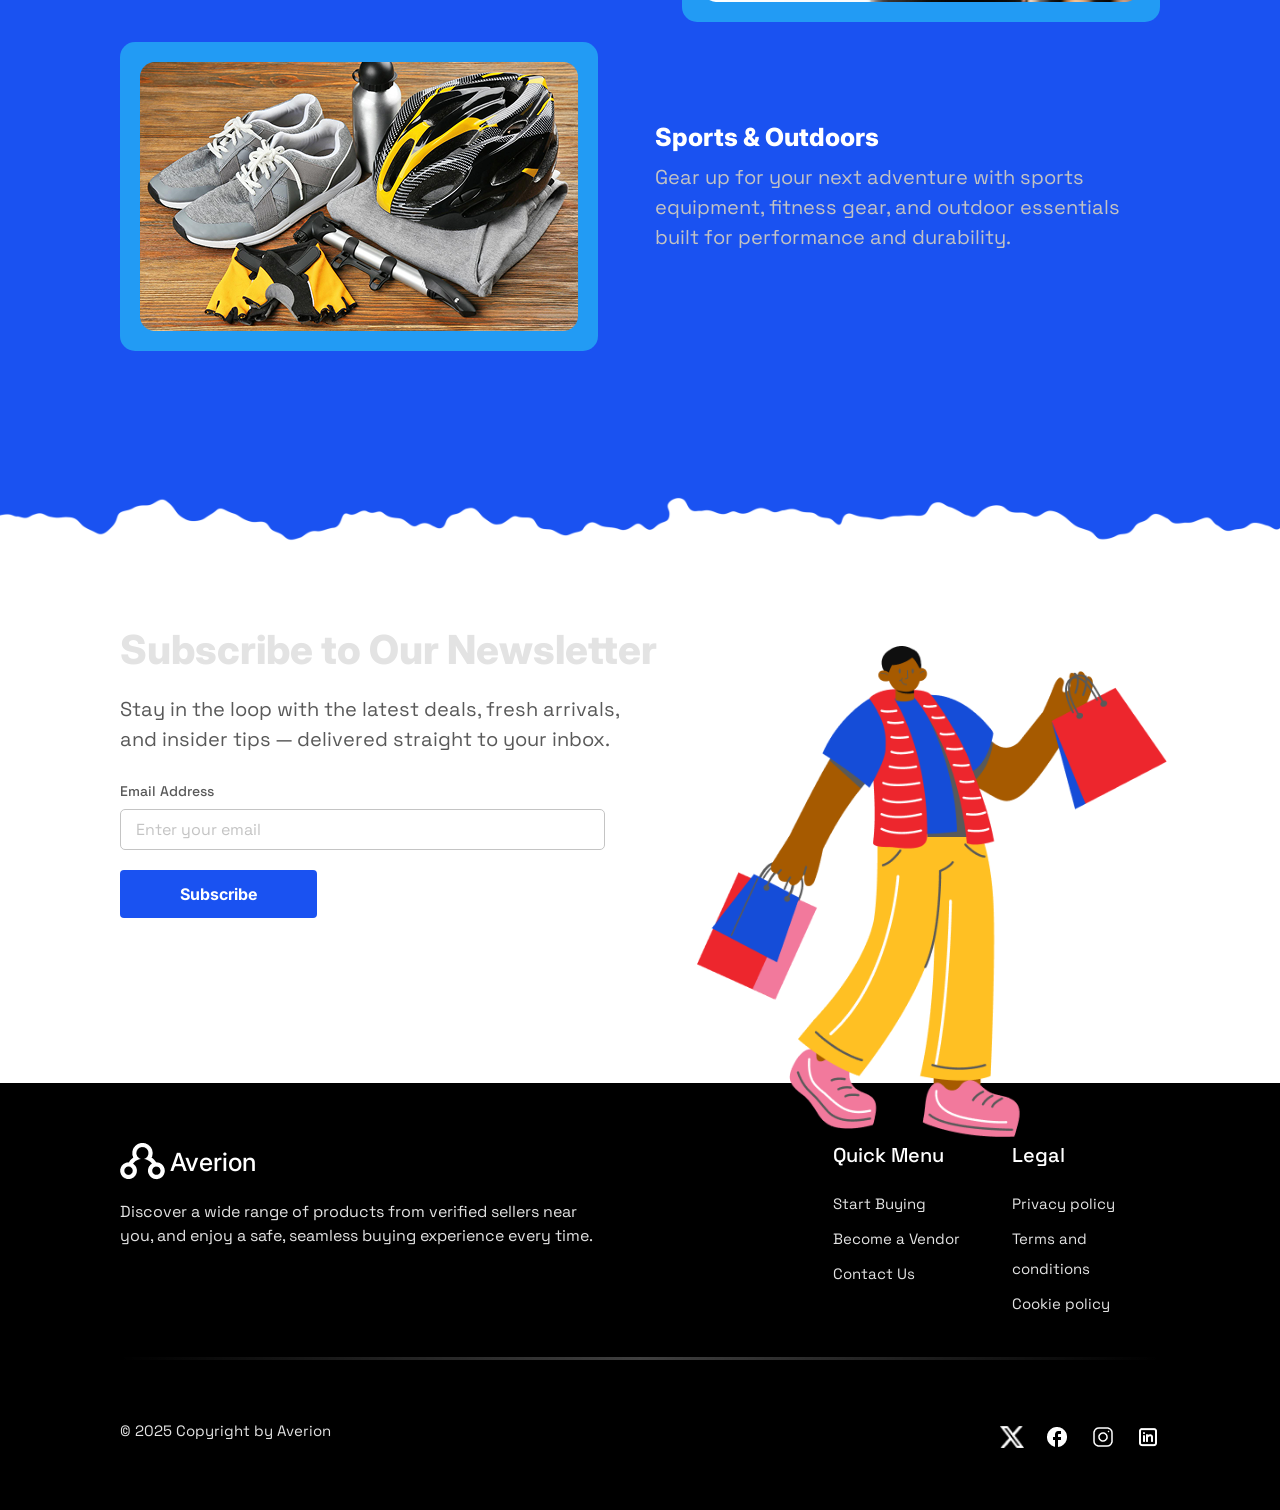
==== commit 320157e4: "Developed the UI for Contact page, Login page and Buyer's Registration page" ====
--- a/index.html
+++ b/index.html
@@ -62,12 +62,12 @@
                   <a class="nav-link" href="#vendor">Become a Vendor</a>
                 </li>
                 <li class="nav-item">
-                  <a class="nav-link" href="#contact">Contact Us</a>
+                  <a class="nav-link" href="contact.html">Contact Us</a>
                 </li>
               </ul>
 
               <div class="action-bar d-block d-md-none mt-4">
-                <a href="" class="signup-btn p-0 d-block m-auto">
+                <a href="login.html" class="signup-btn p-0 d-block m-auto">
                   Sign Up/Login
                 </a>
               </div>
@@ -76,7 +76,7 @@
         </div>
 
         <div class="action-bar d-none d-md-flex p-0 m-0">
-          <a href="" class="signup-btn m-0 p-0"> Sign Up/Login </a>
+          <a href="login.html" class="signup-btn m-0 p-0"> Sign Up/Login </a>
         </div>
       </header>
 
@@ -84,8 +84,8 @@
       <section class="hero section-container m-0">
         <div class="hero-inner w-100">
           <div class="section-text-box mb-4">
-            <h1 class="heading welcome-heading text-center m-auto">
-              What's on your list?
+            <h1 class="heading welcome-heading text-center m-auto position-relative">
+             What do you want to buy?
             </h1>
             <p class="welcome-para text-center m-auto">
               Browse thousands of products, discover great deals, and get them
@@ -355,7 +355,7 @@
               <ul class="nav-bar">
                 <li><a href="">Start Buying</a></li>
                 <li><a href="">Become a Vendor</a></li>
-                <li><a href="">Contact Us</a></li>
+                <li><a href="contact.html">Contact Us</a></li>
               </ul>
             </div>
           </div>
--- a/style.css
+++ b/style.css
@@ -25,6 +25,7 @@
   font-family: 'Space Grotesk', sans-serif;
   font-optical-sizing: auto;
   color: var(--text-primary);
+  transition: all 0.3s;
   scroll-behavior: smooth;
 }
 
@@ -40,12 +41,18 @@
   }
 }
 
-a {
+a, .btn-link {
   border: none !important;
   box-shadow: none !important;
+  padding: 0;
+  margin: 0;
+  text-decoration: none;
+  color: var(--primary-color);
+  background-color: transparent;
 }
 
 input,
+select,
 textarea {
   box-shadow: none !important;
 }
@@ -58,6 +65,10 @@
   font-family: 'Inter', sans-serif;
 }
 
+.btn {
+  font-family: 'Inter', sans-serif;
+}
+
 .heading {
   font-family: 'Inter', sans-serif;
   font-optical-sizing: auto;
@@ -73,8 +84,10 @@
   font-size: 25px;
 }
 
-.form-control {
+.form-control,
+.form-select {
   border: 1px solid var(--ash) !important;
+  border-radius: 5px;
 }
 .form-control::placeholder {
   color: var(--ash) !important;
@@ -159,6 +172,10 @@
     width: 100%;
     height: 100vh;
     background-color: var(--primary-color) !important;
+    background-image: url('./assets/img/illustration-bg.png');
+    background-size: cover;
+    background-position: center;
+    background-repeat: no-repeat;
     padding: 20px !important;
   }
 
@@ -610,3 +627,258 @@
     margin-bottom: 20px !important;
   }
 }
+
+/************************************************************************************************
+                                        CONTACT PAGE
+************************************************************************************************/
+
+.contact-hero {
+  height: 500px;
+  width: 100%;
+  background-color: var(--primary-color);
+  background-image: url('./assets/img/illustration-bg.png');
+  background-size: cover;
+  background-position: center;
+  background-repeat: no-repeat;
+}
+
+.contact-hero img.hero-illustration {
+  width: 30%;
+  top: 10%;
+}
+
+section.contact-form-section {
+  height: 500px;
+}
+
+.contact-form-container {
+  transform: translateY(-30%);
+  background-color: var(--tertiary-alt-color);
+  border-radius: 20px;
+  padding: 50px 150px 20px;
+}
+
+.contact-form-container .section-text-box {
+  width: 520px;
+  margin: auto;
+}
+
+.contact-form * {
+  font-size: 14px;
+}
+
+.contact-form label {
+  margin-bottom: 8px;
+}
+
+.contact-form textarea {
+  height: 130px;
+  resize: none;
+}
+
+.contact-form .submit-btn {
+  width: fit-content;
+  display: block;
+  margin: auto;
+  background-color: var(--primary-color);
+  color: var(--button-text-color);
+  border-radius: 4px;
+  margin-top: 30px;
+}
+
+@media screen and (max-width: 767px) {
+  .contact-hero {
+    height: 800px;
+  }
+
+  .contact-hero img.hero-illustration {
+    width: 90%;
+    top: 5%;
+  }
+
+  section.contact-form-section {
+    height: 350px;
+  }
+
+  .contact-form-container {
+    transform: translateY(-72%);
+    padding: 40px 20px;
+  }
+
+  .contact-form-container .section-text-box {
+    width: 100%;
+  }
+
+  .contact-form-container .section-text-box p {
+    font-size: 18px;
+  }
+
+  .contact-form .submit-btn {
+    width: 100%;
+  }
+}
+
+/************************************************************************************************
+                                  LOGIN / REGISTER / AUTH PAGE
+************************************************************************************************/
+section.auth-screen {
+  height: 100vh;
+}
+
+section.auth-screen .il-sect {
+  flex: 4;
+  background-color: var(--primary-color);
+}
+
+section.auth-screen .il-sect .logo-cont {
+  width: fit-content;
+}
+section.auth-screen .il-sect .logo-cont .text {
+  color: var(--text-tertiary);
+}
+
+section.auth-screen .il-sect img.illustration {
+  width: 120%;
+}
+
+section.auth-screen .auth-sect {
+  flex: 7;
+}
+
+.auth-sub-sect {
+  width: 560px;
+  margin: auto;
+}
+
+.auth-sub-sect .section-text-box .heading {
+  font-family: 'Space Grotesk';
+}
+
+.auth-sub-sect .section-text-box p {
+  font-size: 16px;
+}
+
+.auth-form label {
+  margin-bottom: 7px;
+  font-size: 14px;
+}
+
+.auth-form .form-control,
+.auth-form .form-control::placeholder {
+  font-size: 16px;
+}
+
+.auth-form .forgot-pass-link {
+  font-size: 16px;
+  color: var(--primary-color);
+  font-family: 'Inter', sans-serif;
+}
+
+.auth-form .btn-group {
+  width: 245px;
+  margin: auto;
+}
+
+.auth-sub-sect .btn-group .submit-btn {
+  border: 1px solid var(--primary-color);
+  background-color: var(--primary-color);
+  color: var(--text-tertiary);
+}
+
+.auth-sub-sect .btn-group .alt-btn {
+  background-color: transparent;
+  border: 1px solid var(--primary-color);
+  color: var(--primary-color);
+}
+
+/* Step type btn-group */
+.auth-sub-sect .btn-group.step {
+  width: fit-content;
+  margin: auto;
+}
+@media screen and (max-width: 767px) {
+  .auth-sub-sect .btn-group.step {
+    width: 100%;
+  }
+  .auth-sub-sect .btn-group.step .submit-btn {
+    order: 1;
+    width: 100%;
+  }
+  .auth-sub-sect .btn-group.step .alt-btn {
+    order: 2;
+    width: 100%;
+  }
+}
+
+footer.auth-footer {
+  padding: 0 20px !important;
+}
+
+footer.auth-footer .inner {
+  border-top: 1px solid var(--ash);
+  padding: 20px 0;
+}
+
+footer.auth-footer p.copyright {
+  font-size: 14px;
+  color: var(--ash);
+}
+
+@media screen and (max-width: 767px) {
+  section.auth-screen {
+    height: 100%;
+  }
+
+  section.auth-screen .il-sect {
+    flex: 400px;
+    background-color: var(--primary-color);
+  }
+
+  .auth-sub-sect {
+    width: 100%;
+    padding: 30px 20px 0;
+  }
+
+  .auth-sub-sect .section-text-box * {
+    text-align: center;
+  }
+
+  .auth-sub-sect .btn-group {
+    width: 100%;
+  }
+}
+
+/* REGISTER PAGE */
+.photo-upload-container .heading {
+  font-size: 24px;
+  color: var(--primary-color);
+  padding: 0 0 10px;
+  border-bottom: 1px solid var(--ash);
+}
+
+.photo-upload-container .img-preview-cont {
+  width: 245px;
+}
+
+.photo-upload-container .preview-img-box {
+  width: 245px;
+  height: 245px;
+  overflow: hidden;
+  background-color: #d9d9d9;
+}
+
+.photo-upload-container .upload-btn {
+  border-radius: 0 !important;
+  background-color: rgba(0, 0, 0, 0.5);
+  color: var(--text-tertiary);
+}
+
+.photo-upload-container .upload-btn:hover {
+  background-color: rgba(0, 0, 0, 0.6);
+}
+
+.photo-upload-container .upload-btn * {
+  fill: var(--text-tertiary);
+  color: var(--text-tertiary);
+  font-size: 14px;
+}
